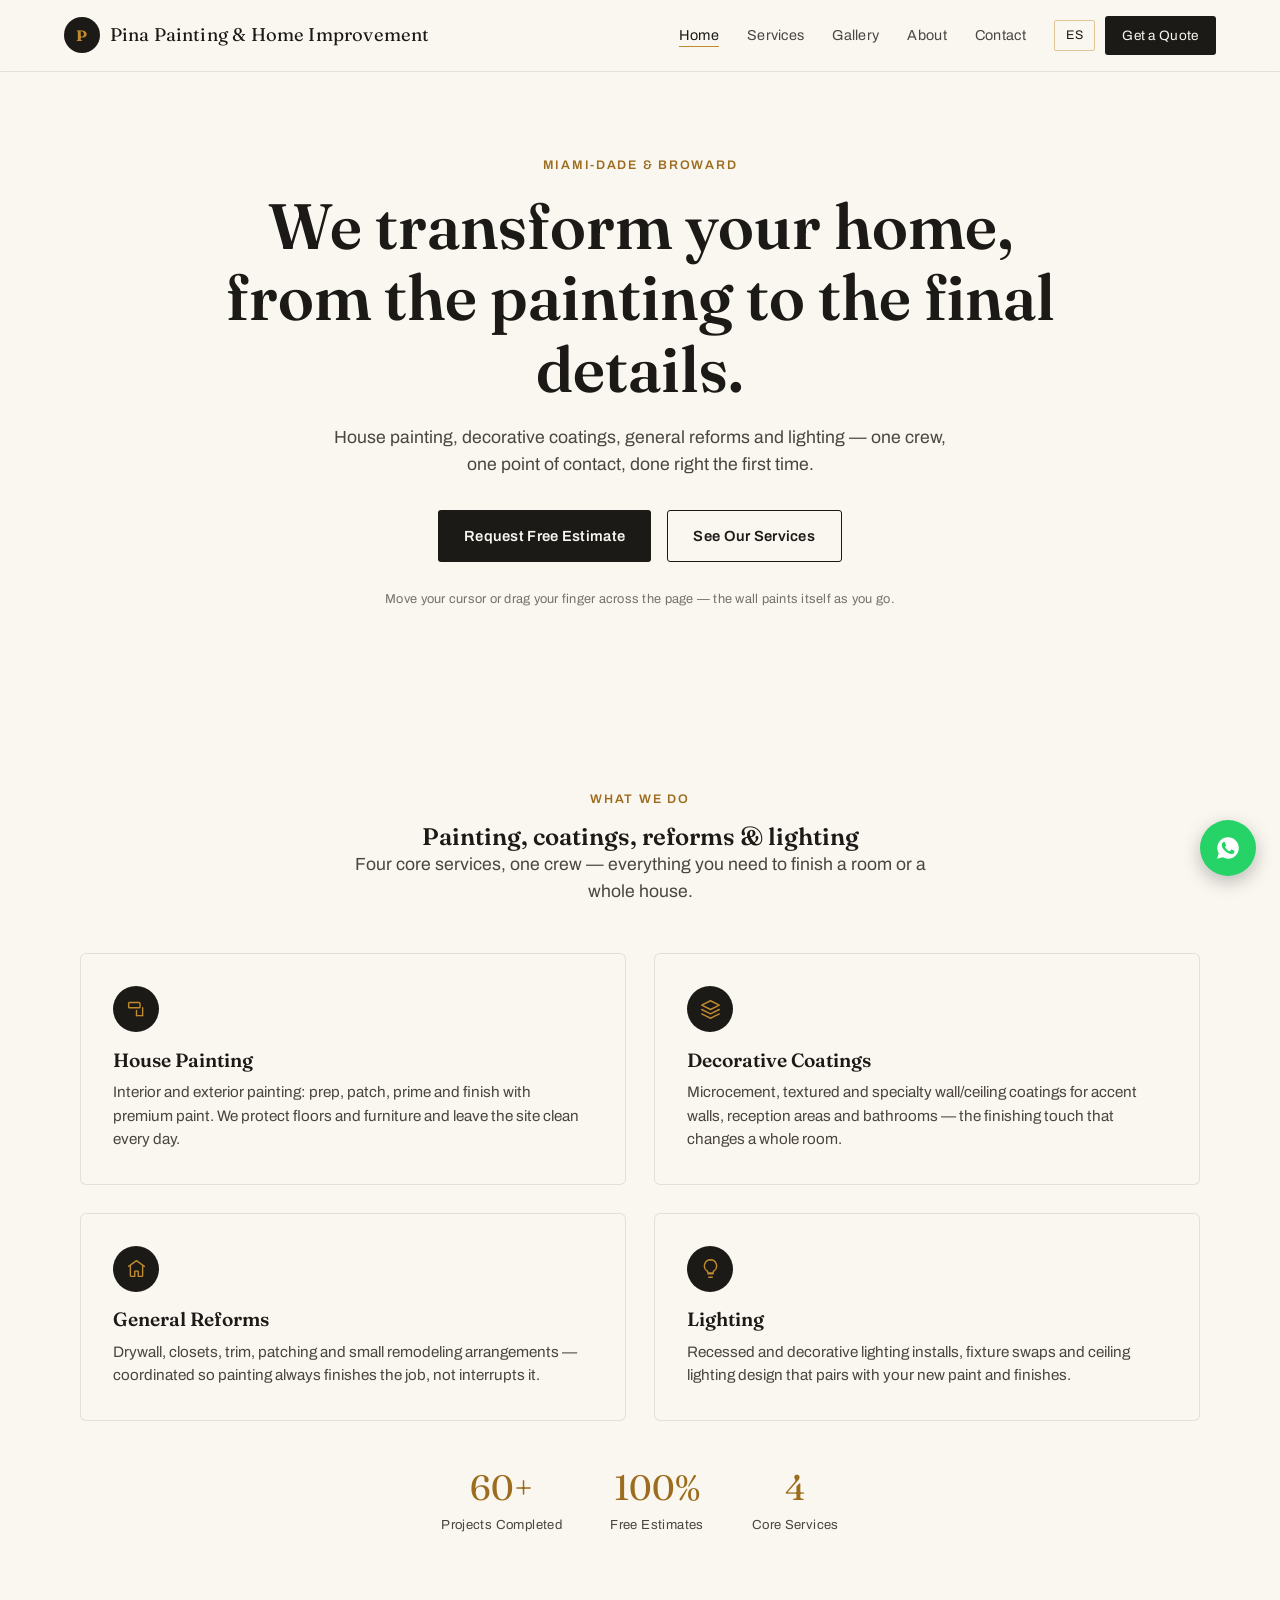
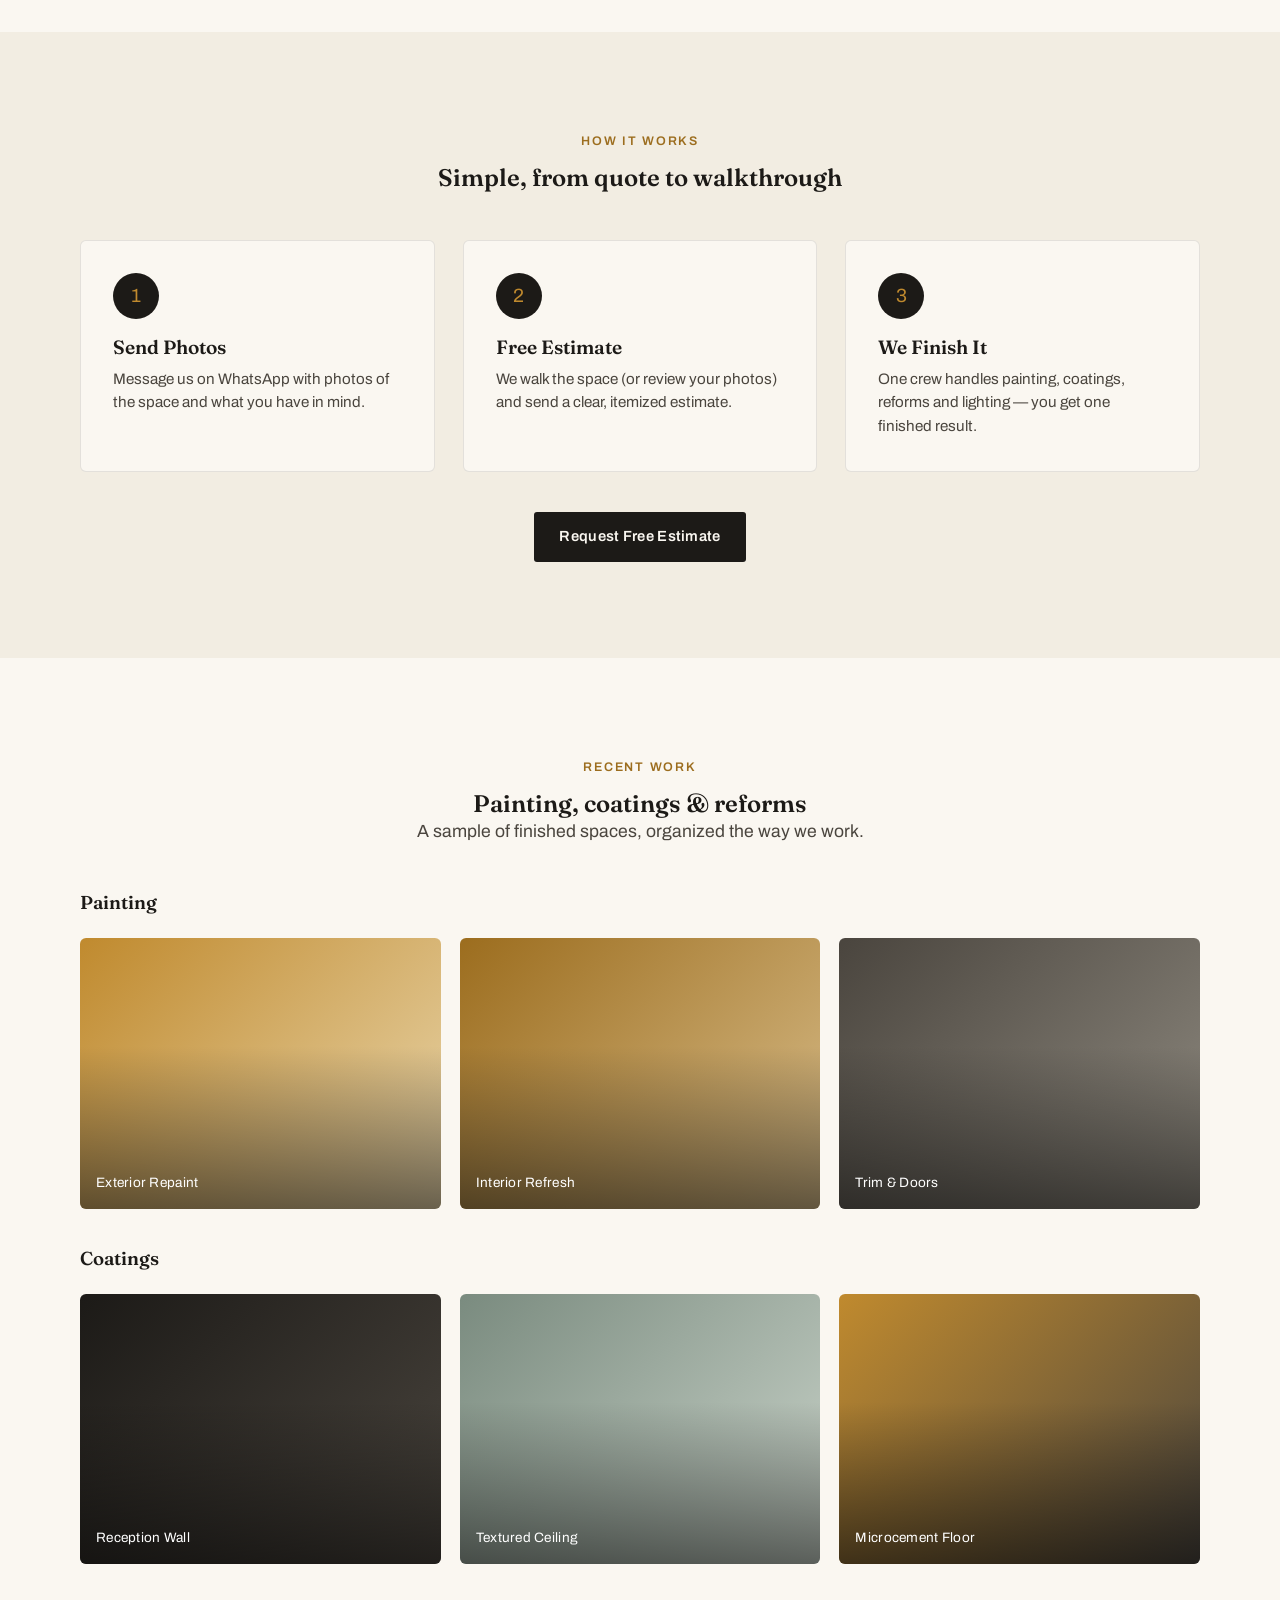
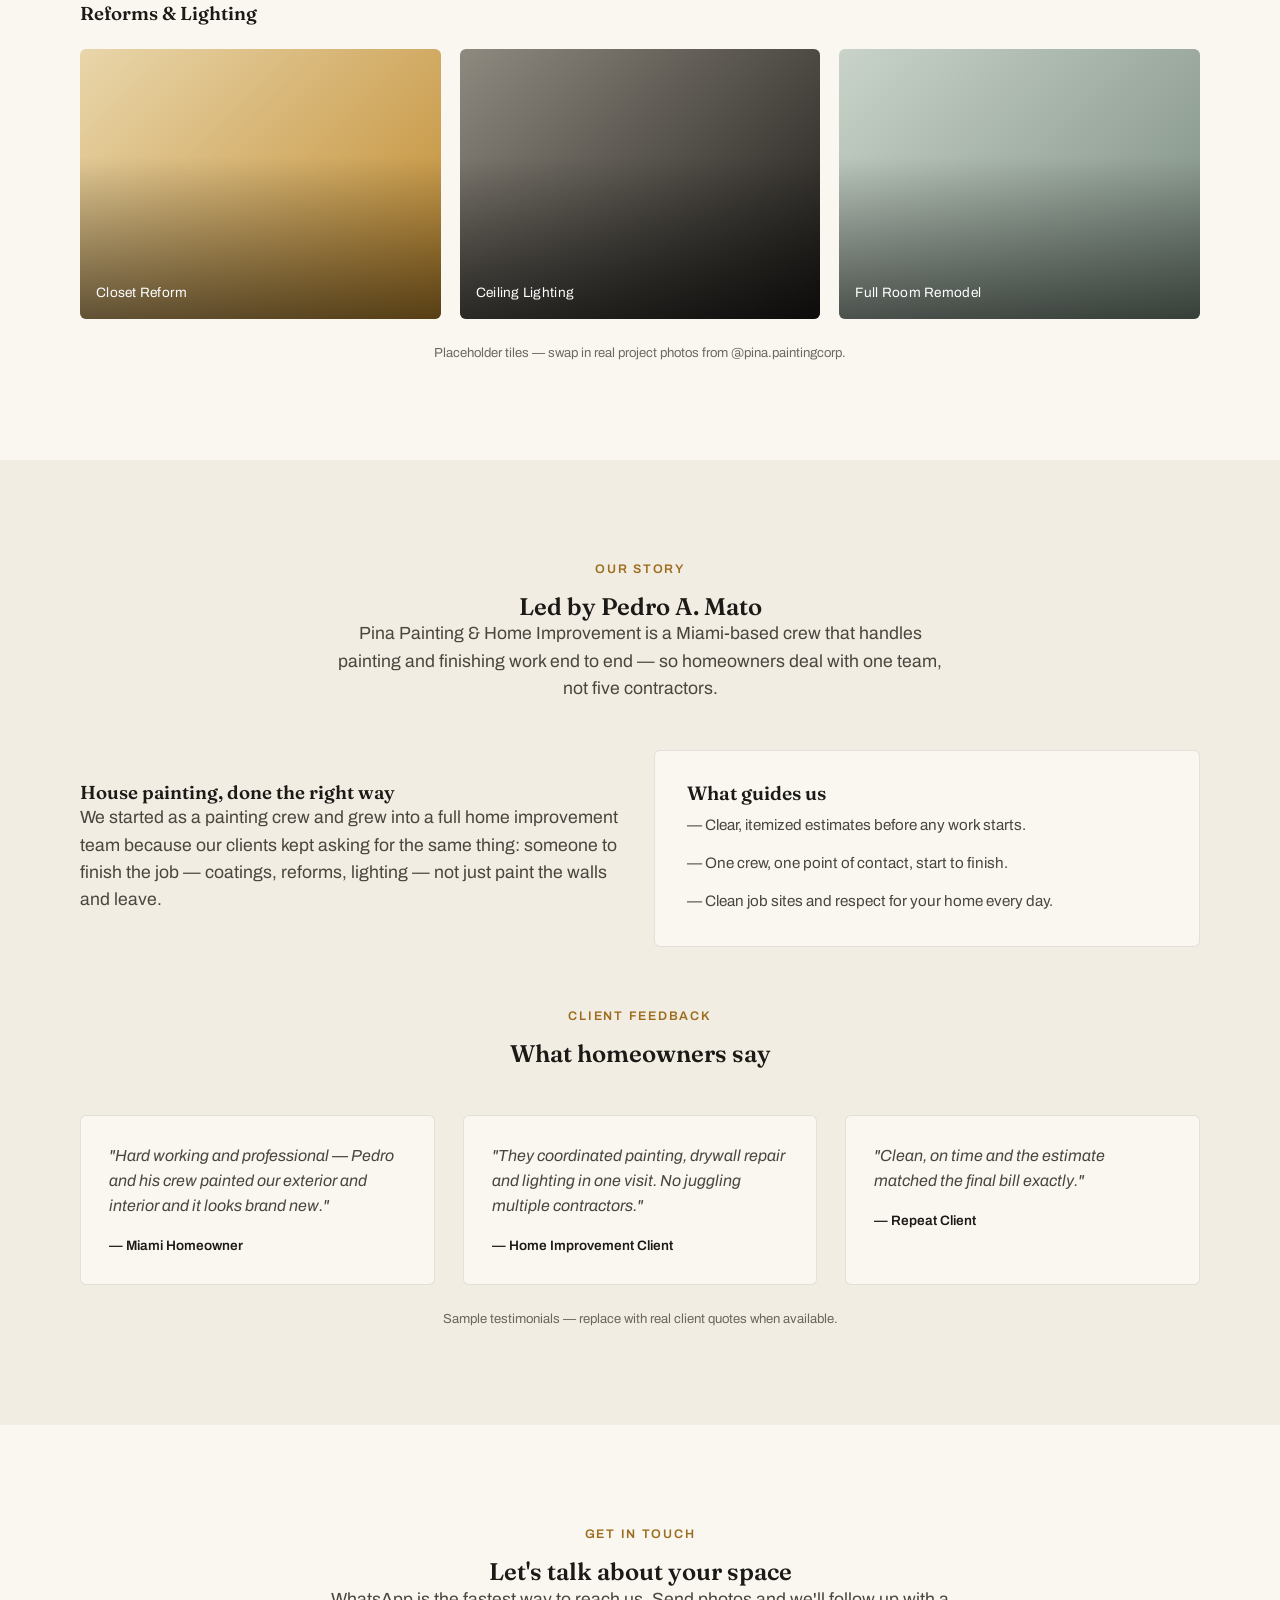
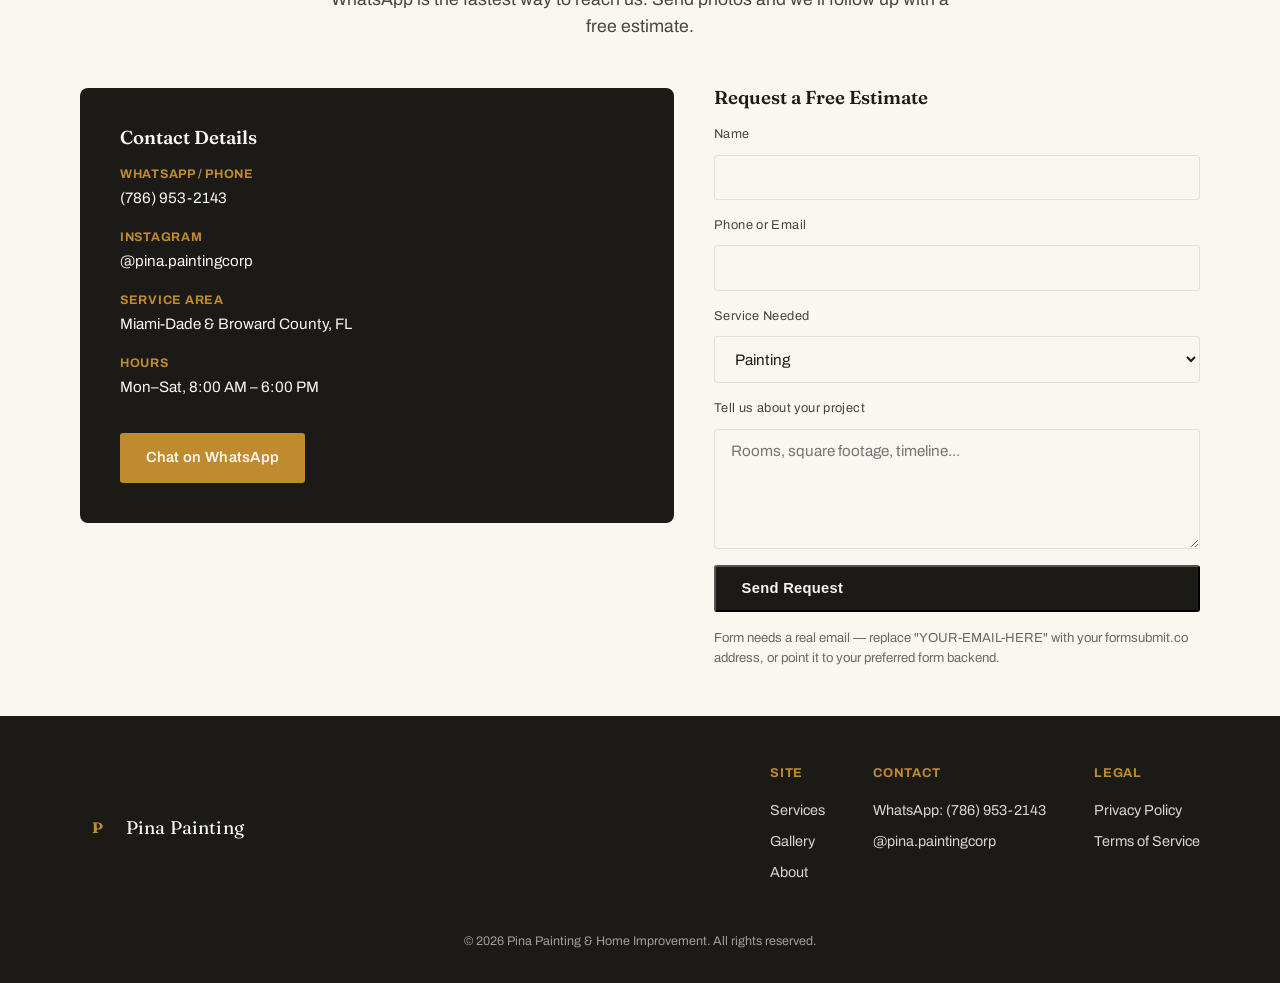
==== index.html @ f1086bde "Initial commit: Pina Painting & Home Improvement site Single-page bilingual (EN/ES) site with a canv" ====
<!DOCTYPE html>
<html lang="en" data-lang="en">
<head>
<meta charset="UTF-8">
<meta name="viewport" content="width=device-width, initial-scale=1.0">
<title>Pina Painting & Home Improvement | House Painting, Coatings & Reforms — Miami, FL</title>
<meta name="description" content="Pina Painting & Home Improvement — house painting, decorative coatings, general reforms and lighting in Miami-Dade &amp; Broward. Free estimates on WhatsApp.">
<link rel="icon" href="data:,">
<link href="styles.css" rel="stylesheet">
</head>
<body>

<canvas id="paint-canvas"></canvas>

<nav class="nav">
  <div class="nav-inner">
    <a href="#top" class="brand">
      <span class="brand-mark">P</span>
      <span>Pina Painting <span data-en>& Home Improvement</span><span data-es>y Mejoras del Hogar</span></span>
    </a>
    <button class="nav-toggle" aria-label="Menu"><span></span><span></span><span></span></button>
    <div class="nav-links">
      <a href="#top" data-nav data-en>Home</a><a href="#top" data-nav data-es>Inicio</a>
      <a href="#services" data-nav data-en>Services</a><a href="#services" data-nav data-es>Servicios</a>
      <a href="#gallery" data-nav data-en>Gallery</a><a href="#gallery" data-nav data-es>Galería</a>
      <a href="#about" data-nav data-en>About</a><a href="#about" data-nav data-es>Nosotros</a>
      <a href="#contact" data-nav data-en>Contact</a><a href="#contact" data-nav data-es>Contacto</a>
      <div class="nav-extra">
        <button class="lang-toggle">ES</button>
        <a class="nav-cta" href="https://wa.link/efnrih" target="_blank" rel="noopener"><span data-en>Get a Quote</span><span data-es>Cotizar</span></a>
      </div>
    </div>
  </div>
</nav>

<header class="hero" id="top">
  <span class="eyebrow" data-en>Miami-Dade & Broward</span>
  <span class="eyebrow" data-es>Miami-Dade y Broward</span>
  <h1>
    <span data-en>We transform your home, from the painting to the final details.</span>
    <span data-es>Transformamos tu hogar, desde la pintura hasta los últimos detalles.</span>
  </h1>
  <p class="lead" style="margin-left:auto;margin-right:auto;">
    <span data-en>House painting, decorative coatings, general reforms and lighting — one crew, one point of contact, done right the first time.</span>
    <span data-es>Pintura de casas, coatings decorativos, reformas generales e iluminación — un solo equipo, un solo contacto, bien hecho a la primera.</span>
  </p>
  <div class="hero-actions">
    <a class="btn btn-primary" href="https://wa.link/efnrih" target="_blank" rel="noopener">
      <span data-en>Request Free Estimate</span><span data-es>Cotización Gratis</span>
    </a>
    <a class="btn btn-outline" href="#services">
      <span data-en>See Our Services</span><span data-es>Ver Servicios</span>
    </a>
  </div>
  <p class="hero-hint" data-en>Move your cursor or drag your finger across the page — the wall paints itself as you go.</p>
  <p class="hero-hint" data-es>Mueve el cursor o desliza el dedo por la página — la pared se pinta a tu paso.</p>
</header>

<section id="services">
  <div class="container">
    <div class="section-head">
      <span class="eyebrow" data-en>What We Do</span><span class="eyebrow" data-es>Lo Que Hacemos</span>
      <h2 data-en>Painting, coatings, reforms & lighting</h2>
      <h2 data-es>Pintura, coatings, reformas e iluminación</h2>
      <p class="lead" data-en>Four core services, one crew — everything you need to finish a room or a whole house.</p>
      <p class="lead" data-es>Cuatro servicios principales, un solo equipo — todo lo que necesitas para terminar un cuarto o una casa entera.</p>
    </div>
    <div class="grid-2">
      <div class="card">
        <div class="icon"><svg viewBox="0 0 24 24" fill="none" stroke="currentColor" stroke-width="1.6" stroke-linecap="round" stroke-linejoin="round" width="21" height="21"><rect x="3" y="4" width="13" height="6" rx="1"></rect><line x1="19" y1="10" x2="19" y2="19"></line><line x1="19" y1="19" x2="12" y2="19"></line><line x1="12" y1="19" x2="12" y2="13"></line></svg></div>
        <h3 data-en>House Painting</h3><h3 data-es>Pintura de Casas</h3>
        <p data-en>Interior and exterior painting: prep, patch, prime and finish with premium paint. We protect floors and furniture and leave the site clean every day.</p>
        <p data-es>Pintura interior y exterior: preparación, parcheo, sellado y acabado con pintura de calidad. Protegemos pisos y muebles y dejamos el área limpia cada día.</p>
      </div>
      <div class="card">
        <div class="icon"><svg viewBox="0 0 24 24" fill="none" stroke="currentColor" stroke-width="1.6" stroke-linecap="round" stroke-linejoin="round" width="21" height="21"><polygon points="12 2 2 7 12 12 22 7 12 2"></polygon><polyline points="2 17 12 22 22 17"></polyline><polyline points="2 12 12 17 22 12"></polyline></svg></div>
        <h3 data-en>Decorative Coatings</h3><h3 data-es>Coatings Decorativos</h3>
        <p data-en>Microcement, textured and specialty wall/ceiling coatings for accent walls, reception areas and bathrooms — the finishing touch that changes a whole room.</p>
        <p data-es>Microcemento, texturas y coatings especiales para paredes/techos — paredes de acento, recepciones y baños. El detalle que transforma un ambiente completo.</p>
      </div>
      <div class="card">
        <div class="icon"><svg viewBox="0 0 24 24" fill="none" stroke="currentColor" stroke-width="1.6" stroke-linecap="round" stroke-linejoin="round" width="21" height="21"><path d="M3 9.5 12 3l9 6.5"></path><path d="M5 9.5V20a1 1 0 0 0 1 1h4v-6h4v6h4a1 1 0 0 0 1-1V9.5"></path></svg></div>
        <h3 data-en>General Reforms</h3><h3 data-es>Reformas Generales</h3>
        <p data-en>Drywall, closets, trim, patching and small remodeling arrangements — coordinated so painting always finishes the job, not interrupts it.</p>
        <p data-es>Drywall, closets, molduras, parcheo y arreglos generales de remodelación — coordinados para que la pintura cierre el proyecto, no lo interrumpa.</p>
      </div>
      <div class="card">
        <div class="icon"><svg viewBox="0 0 24 24" fill="none" stroke="currentColor" stroke-width="1.6" stroke-linecap="round" stroke-linejoin="round" width="21" height="21"><path d="M9 18h6"></path><path d="M10 22h4"></path><path d="M12 2a7 7 0 0 0-4 12.7c.6.5 1 1.2 1 2v.3h6v-.3c0-.8.4-1.5 1-2A7 7 0 0 0 12 2z"></path></svg></div>
        <h3 data-en>Lighting</h3><h3 data-es>Iluminación</h3>
        <p data-en>Recessed and decorative lighting installs, fixture swaps and ceiling lighting design that pairs with your new paint and finishes.</p>
        <p data-es>Instalación de iluminación empotrada y decorativa, cambio de accesorios y diseño de iluminación de techo a juego con tu pintura y acabados nuevos.</p>
      </div>
    </div>
    <div class="stat-row">
      <div class="stat"><div class="num">60+</div><div class="label" data-en>Projects Completed</div><div class="label" data-es>Proyectos Completados</div></div>
      <div class="stat"><div class="num">100%</div><div class="label" data-en>Free Estimates</div><div class="label" data-es>Cotizaciones Gratis</div></div>
      <div class="stat"><div class="num">4</div><div class="label" data-en>Core Services</div><div class="label" data-es>Servicios Principales</div></div>
    </div>
  </div>
</section>

<section class="section-alt">
  <div class="container">
    <div class="section-head">
      <span class="eyebrow" data-en>How It Works</span><span class="eyebrow" data-es>Cómo Funciona</span>
      <h2 data-en>Simple, from quote to walkthrough</h2>
      <h2 data-es>Simple, de la cotización a la entrega</h2>
    </div>
    <div class="grid-3">
      <div class="card">
        <div class="icon">1</div>
        <h3 data-en>Send Photos</h3><h3 data-es>Envía Fotos</h3>
        <p data-en>Message us on WhatsApp with photos of the space and what you have in mind.</p>
        <p data-es>Escríbenos por WhatsApp con fotos del espacio y lo que tienes en mente.</p>
      </div>
      <div class="card">
        <div class="icon">2</div>
        <h3 data-en>Free Estimate</h3><h3 data-es>Cotización Gratis</h3>
        <p data-en>We walk the space (or review your photos) and send a clear, itemized estimate.</p>
        <p data-es>Visitamos el espacio (o revisamos tus fotos) y enviamos una cotización clara y detallada.</p>
      </div>
      <div class="card">
        <div class="icon">3</div>
        <h3 data-en>We Finish It</h3><h3 data-es>Lo Terminamos</h3>
        <p data-en>One crew handles painting, coatings, reforms and lighting — you get one finished result.</p>
        <p data-es>Un solo equipo se encarga de pintura, coatings, reformas e iluminación — obtienes un resultado terminado.</p>
      </div>
    </div>
    <div style="text-align:center;margin-top:2.5rem;">
      <a class="btn btn-primary" href="https://wa.link/efnrih" target="_blank" rel="noopener"><span data-en>Request Free Estimate</span><span data-es>Cotización Gratis</span></a>
    </div>
  </div>
</section>

<section id="gallery">
  <div class="container">
    <div class="section-head">
      <span class="eyebrow" data-en>Recent Work</span><span class="eyebrow" data-es>Trabajos Recientes</span>
      <h2 data-en>Painting, coatings & reforms</h2>
      <h2 data-es>Pintura, coatings y reformas</h2>
      <p class="lead" data-en>A sample of finished spaces, organized the way we work.</p>
      <p class="lead" data-es>Una muestra de espacios terminados, organizados como trabajamos.</p>
    </div>

    <div class="section-head" style="text-align:left;max-width:none;margin-bottom:1.5rem;">
      <h3 data-en>Painting</h3><h3 data-es>Pintura</h3>
    </div>
    <div class="gallery-grid">
      <div class="gallery-item" style="background:linear-gradient(135deg,#c08a2e,#e9d6ab);"><span data-en>Exterior Repaint</span><span data-es>Repintado Exterior</span></div>
      <div class="gallery-item" style="background:linear-gradient(135deg,#9c6d1e,#d8bd8a);"><span data-en>Interior Refresh</span><span data-es>Refresco Interior</span></div>
      <div class="gallery-item" style="background:linear-gradient(135deg,#4a453e,#8f8a80);"><span data-en>Trim & Doors</span><span data-es>Molduras y Puertas</span></div>
    </div>

    <div class="section-head" style="text-align:left;max-width:none;margin:2.5rem 0 1.5rem;">
      <h3 data-en>Coatings</h3><h3 data-es>Coatings</h3>
    </div>
    <div class="gallery-grid">
      <div class="gallery-item" style="background:linear-gradient(135deg,#1c1a17,#4a453e);"><span data-en>Reception Wall</span><span data-es>Pared de Recepción</span></div>
      <div class="gallery-item" style="background:linear-gradient(135deg,#7a8b7f,#c9d3c9);"><span data-en>Textured Ceiling</span><span data-es>Techo Texturizado</span></div>
      <div class="gallery-item" style="background:linear-gradient(135deg,#c08a2e,#4a453e);"><span data-en>Microcement Floor</span><span data-es>Piso de Microcemento</span></div>
    </div>

    <div class="section-head" style="text-align:left;max-width:none;margin:2.5rem 0 1.5rem;">
      <h3 data-en>Reforms & Lighting</h3><h3 data-es>Reformas e Iluminación</h3>
    </div>
    <div class="gallery-grid">
      <div class="gallery-item" style="background:linear-gradient(135deg,#e9d6ab,#c08a2e);"><span data-en>Closet Reform</span><span data-es>Reforma de Closet</span></div>
      <div class="gallery-item" style="background:linear-gradient(135deg,#8f8a80,#1c1a17);"><span data-en>Ceiling Lighting</span><span data-es>Iluminación de Techo</span></div>
      <div class="gallery-item" style="background:linear-gradient(135deg,#c9d3c9,#7a8b7f);"><span data-en>Full Room Remodel</span><span data-es>Remodelación Completa</span></div>
    </div>
    <p class="placeholder-note" data-en>Placeholder tiles — swap in real project photos from @pina.paintingcorp.</p>
    <p class="placeholder-note" data-es>Bloques de ejemplo — reemplazar con fotos reales de @pina.paintingcorp.</p>
  </div>
</section>

<section id="about" class="section-alt">
  <div class="container">
    <div class="section-head">
      <span class="eyebrow" data-en>Our Story</span><span class="eyebrow" data-es>Nuestra Historia</span>
      <h2 data-en>Led by Pedro A. Mato</h2>
      <h2 data-es>Liderado por Pedro A. Mato</h2>
      <p class="lead" data-en>Pina Painting & Home Improvement is a Miami-based crew that handles painting and finishing work end to end — so homeowners deal with one team, not five contractors.</p>
      <p class="lead" data-es>Pina Painting & Home Improvement es un equipo con base en Miami que se encarga de la pintura y los acabados de principio a fin — para que el dueño trate con un solo equipo y no con cinco contratistas.</p>
    </div>
    <div class="grid-2" style="align-items:center;margin-bottom:3.5rem;">
      <div>
        <h3 data-en>House painting, done the right way</h3>
        <h3 data-es>Pintura de casas, hecha como se debe</h3>
        <p class="lead" data-en>We started as a painting crew and grew into a full home improvement team because our clients kept asking for the same thing: someone to finish the job — coatings, reforms, lighting — not just paint the walls and leave.</p>
        <p class="lead" data-es>Empezamos como equipo de pintura y crecimos hasta ser un equipo completo de mejoras del hogar porque nuestros clientes pedían lo mismo: alguien que terminara el trabajo — coatings, reformas, iluminación — no solo pintar y desaparecer.</p>
      </div>
      <div class="card">
        <h3 data-en>What guides us</h3><h3 data-es>Lo que nos guía</h3>
        <p style="margin-bottom:0.9rem;color:var(--ink-soft);" data-en>— Clear, itemized estimates before any work starts.</p>
        <p style="margin-bottom:0.9rem;color:var(--ink-soft);" data-es>— Cotizaciones claras y detalladas antes de empezar.</p>
        <p style="margin-bottom:0.9rem;color:var(--ink-soft);" data-en>— One crew, one point of contact, start to finish.</p>
        <p style="margin-bottom:0.9rem;color:var(--ink-soft);" data-es>— Un solo equipo, un solo contacto, de inicio a fin.</p>
        <p style="color:var(--ink-soft);" data-en>— Clean job sites and respect for your home every day.</p>
        <p style="color:var(--ink-soft);" data-es>— Áreas de trabajo limpias y respeto por tu casa cada día.</p>
      </div>
    </div>

    <div class="section-head">
      <span class="eyebrow" data-en>Client Feedback</span><span class="eyebrow" data-es>Opiniones de Clientes</span>
      <h2 data-en>What homeowners say</h2>
      <h2 data-es>Lo que dicen los clientes</h2>
    </div>
    <div class="grid-3">
      <div class="quote-card">
        <p data-en>"Hard working and professional — Pedro and his crew painted our exterior and interior and it looks brand new."</p>
        <p data-es>"Trabajadores y profesionales — Pedro y su equipo pintaron el exterior e interior de la casa y quedó como nueva."</p>
        <div class="who" data-en>— Miami Homeowner</div>
        <div class="who" data-es>— Cliente en Miami</div>
      </div>
      <div class="quote-card">
        <p data-en>"They coordinated painting, drywall repair and lighting in one visit. No juggling multiple contractors."</p>
        <p data-es>"Coordinaron pintura, reparación de drywall e iluminación en una sola visita. Sin tener que lidiar con varios contratistas."</p>
        <div class="who" data-en>— Home Improvement Client</div>
        <div class="who" data-es>— Cliente de Mejoras del Hogar</div>
      </div>
      <div class="quote-card">
        <p data-en>"Clean, on time and the estimate matched the final bill exactly."</p>
        <p data-es>"Limpios, puntuales y la cotización coincidió exactamente con la factura final."</p>
        <div class="who" data-en>— Repeat Client</div>
        <div class="who" data-es>— Cliente Recurrente</div>
      </div>
    </div>
    <p class="placeholder-note" data-en>Sample testimonials — replace with real client quotes when available.</p>
    <p class="placeholder-note" data-es>Testimonios de ejemplo — reemplazar con opiniones reales de clientes cuando estén disponibles.</p>
  </div>
</section>

<section id="contact" style="padding-bottom:3rem;">
  <div class="container">
    <div class="section-head">
      <span class="eyebrow" data-en>Get In Touch</span><span class="eyebrow" data-es>Contáctanos</span>
      <h2 data-en>Let's talk about your space</h2>
      <h2 data-es>Hablemos de tu espacio</h2>
      <p class="lead" data-en>WhatsApp is the fastest way to reach us. Send photos and we'll follow up with a free estimate.</p>
      <p class="lead" data-es>WhatsApp es la forma más rápida de contactarnos. Envía fotos y te respondemos con una cotización gratis.</p>
    </div>
    <div class="contact-wrap">
      <div>
        <div class="contact-info-card">
          <h3 data-en>Contact Details</h3><h3 data-es>Datos de Contacto</h3>
          <div class="contact-line">
            <div>
              <b data-en>WhatsApp / Phone</b><b data-es>WhatsApp / Teléfono</b>
              <a href="https://wa.link/efnrih" target="_blank" rel="noopener">(786) 953-2143</a>
            </div>
          </div>
          <div class="contact-line">
            <div>
              <b>Instagram</b>
              <a href="https://www.instagram.com/pina.paintingcorp/" target="_blank" rel="noopener">@pina.paintingcorp</a>
            </div>
          </div>
          <div class="contact-line">
            <div>
              <b data-en>Service Area</b><b data-es>Área de Servicio</b>
              <span data-en>Miami-Dade &amp; Broward County, FL</span>
              <span data-es>Miami-Dade y Broward, FL</span>
            </div>
          </div>
          <div class="contact-line">
            <div>
              <b data-en>Hours</b><b data-es>Horario</b>
              <span data-en>Mon–Sat, 8:00 AM – 6:00 PM</span>
              <span data-es>Lun–Sáb, 8:00 AM – 6:00 PM</span>
            </div>
          </div>
          <a class="btn btn-primary" style="margin-top:1rem;background:var(--gold);" href="https://wa.link/efnrih" target="_blank" rel="noopener">
            <span data-en>Chat on WhatsApp</span><span data-es>Chatear por WhatsApp</span>
          </a>
        </div>
      </div>

      <div>
        <h3 style="margin-bottom:1rem;" data-en>Request a Free Estimate</h3>
        <h3 style="margin-bottom:1rem;" data-es>Solicita tu Cotización Gratis</h3>
        <form class="quote-form" action="https://formsubmit.co/YOUR-EMAIL-HERE" method="POST">
          <label data-en>Name</label><label data-es>Nombre</label>
          <input type="text" name="name" required>

          <label data-en>Phone or Email</label><label data-es>Teléfono o Correo</label>
          <input type="text" name="contact" required>

          <label data-en>Service Needed</label><label data-es>Servicio Necesitado</label>
          <select name="service" class="i18n-select">
            <option value="Painting" data-i18n-en="Painting" data-i18n-es="Pintura">Painting</option>
            <option value="Coatings" data-i18n-en="Coatings" data-i18n-es="Coatings">Coatings</option>
            <option value="Reforms" data-i18n-en="Reforms" data-i18n-es="Reformas">Reforms</option>
            <option value="Lighting" data-i18n-en="Lighting" data-i18n-es="Iluminación">Lighting</option>
            <option value="Not Sure Yet" data-i18n-en="Not Sure Yet" data-i18n-es="Aún No Sé">Not Sure Yet</option>
          </select>

          <label data-en>Tell us about your project</label><label data-es>Cuéntanos sobre tu proyecto</label>
          <textarea name="message" class="i18n-placeholder" data-i18n-en="Rooms, square footage, timeline..." data-i18n-es="Cuartos, tamaño, fecha estimada..." placeholder="Rooms, square footage, timeline..."></textarea>

          <button class="btn btn-primary" type="submit"><span data-en>Send Request</span><span data-es>Enviar Solicitud</span></button>
        </form>
        <p class="placeholder-note" style="text-align:left;margin-top:1rem;" data-en>Form needs a real email — replace "YOUR-EMAIL-HERE" with your formsubmit.co address, or point it to your preferred form backend.</p>
        <p class="placeholder-note" style="text-align:left;margin-top:1rem;" data-es>El formulario necesita un correo real — reemplaza "YOUR-EMAIL-HERE" con tu dirección de formsubmit.co, o conéctalo al backend que prefieras.</p>
      </div>
    </div>
  </div>
</section>

<footer>
  <div class="footer-inner">
    <a href="#top" class="brand"><span class="brand-mark">P</span><span>Pina Painting</span></a>
    <div class="cols">
      <div class="col">
        <h4 data-en>Site</h4><h4 data-es>Sitio</h4>
        <a href="#services" data-en>Services</a><a href="#services" data-es>Servicios</a>
        <a href="#gallery" data-en>Gallery</a><a href="#gallery" data-es>Galería</a>
        <a href="#about" data-en>About</a><a href="#about" data-es>Nosotros</a>
      </div>
      <div class="col">
        <h4 data-en>Contact</h4><h4 data-es>Contacto</h4>
        <a href="https://wa.link/efnrih" target="_blank" rel="noopener">WhatsApp: (786) 953-2143</a>
        <a href="https://www.instagram.com/pina.paintingcorp/" target="_blank" rel="noopener">@pina.paintingcorp</a>
      </div>
      <div class="col">
        <h4 data-en>Legal</h4><h4 data-es>Legal</h4>
        <a href="privacy.html" data-en>Privacy Policy</a><a href="privacy.html" data-es>Política de Privacidad</a>
        <a href="terms.html" data-en>Terms of Service</a><a href="terms.html" data-es>Términos de Servicio</a>
      </div>
    </div>
  </div>
  <p class="footer-bottom">© 2026 Pina Painting & Home Improvement. <span data-en>All rights reserved.</span><span data-es>Todos los derechos reservados.</span></p>
</footer>

<a class="wa-float" href="https://wa.link/efnrih" target="_blank" rel="noopener" aria-label="WhatsApp">
  <svg viewBox="0 0 24 24" fill="currentColor" width="26" height="26"><path d="M12.04 2C6.58 2 2.13 6.45 2.13 11.91c0 1.75.46 3.45 1.32 4.95L2 22l5.25-1.38a9.9 9.9 0 0 0 4.79 1.22h.01c5.46 0 9.91-4.45 9.91-9.91C21.96 6.45 17.5 2 12.04 2zm5.8 14.13c-.24.68-1.4 1.32-1.93 1.4-.5.08-1.13.11-1.83-.11-.42-.14-.96-.32-1.66-.62-2.93-1.26-4.84-4.22-4.98-4.42-.14-.2-1.19-1.58-1.19-3.02 0-1.44.75-2.14 1.02-2.44.27-.29.58-.36.78-.36.19 0 .39 0 .56.01.18.01.42-.07.66.5.24.58.82 2 .89 2.15.07.15.12.32.02.52-.1.2-.15.32-.29.49-.15.17-.31.38-.44.51-.15.15-.3.31-.13.6.17.29.75 1.24 1.62 2.01 1.11 1 2.05 1.31 2.34 1.46.29.15.46.13.63-.08.17-.2.71-.83.9-1.11.19-.29.38-.24.63-.14.26.1 1.65.78 1.93.92.29.15.48.22.55.34.07.13.07.75-.17 1.43z"></path></svg>
</a>

<script src="paint-reveal.js"></script>
<script src="site.js"></script>
</body>
</html>
---- styles.css ----
/* Pina Painting & Home Improvement — shared styles */
@import url('https://fonts.googleapis.com/css2?family=Fraunces:ital,opsz,wght@0,9..144,500;0,9..144,600;0,9..144,700;1,9..144,500&family=Archivo:wght@400;500;600;700&display=swap');

:root {
  --ink: #1c1a17;
  --ink-soft: #4a453e;
  --cream: #faf7f1;
  --cream-2: #f2ede2;
  --gold: #c08a2e;
  --gold-deep: #9c6d1e;
  --gold-line: rgba(192, 138, 46, 0.45);
  --line: rgba(28, 26, 23, 0.1);
  --font-display: 'Fraunces', serif;
  --font-body: 'Archivo', sans-serif;
}

* { box-sizing: border-box; margin: 0; padding: 0; }
html { scroll-behavior: smooth; }
body {
  background: var(--cream);
  color: var(--ink);
  font-family: var(--font-body);
  line-height: 1.55;
  overflow-x: hidden;
  position: relative;
}
h1, h2, h3 { font-family: var(--font-display); font-weight: 600; line-height: 1.12; }
a { color: inherit; }
img { max-width: 100%; display: block; }
section { position: relative; padding: 6rem 1.5rem; z-index: 1; scroll-margin-top: 84px; }
.container { max-width: 1120px; margin: 0 auto; }
.eyebrow {
  font-size: 0.78rem; letter-spacing: 0.14em; text-transform: uppercase;
  color: var(--gold-deep); font-weight: 600; margin-bottom: 0.9rem; display: inline-block;
}
.lead { font-size: 1.1rem; color: var(--ink-soft); max-width: 620px; }

/* ---------- Paint canvas background layer ---------- */
#paint-canvas {
  position: fixed;
  inset: 0;
  width: 100%;
  height: 100%;
  z-index: 0;
  pointer-events: none;
}

/* ---------- Nav ---------- */
.nav {
  position: fixed; top: 0; left: 0; right: 0; z-index: 50;
  background: rgba(250, 247, 241, 0.88);
  -webkit-backdrop-filter: blur(8px);
  backdrop-filter: blur(8px);
  border-bottom: 1px solid var(--line);
}
.nav-inner {
  display: flex; align-items: center; justify-content: space-between;
  padding: 1rem 1.5rem; max-width: 1200px; margin: 0 auto;
}
.brand { display: flex; align-items: center; gap: 0.6rem; font-family: var(--font-display); font-size: 1.15rem; letter-spacing: 0.01em; text-decoration: none; color: var(--ink); }
.brand-mark {
  width: 36px; height: 36px; border-radius: 50%; background: var(--ink);
  display: flex; align-items: center; justify-content: center; color: var(--gold);
  font-family: var(--font-display); font-weight: 700; font-size: 0.95rem;
}
.nav-links { display: flex; align-items: center; gap: 1.75rem; flex-wrap: wrap; }
.nav-links a { text-decoration: none; font-size: 0.9rem; letter-spacing: 0.02em; color: var(--ink); opacity: 0.8; }
.nav-links a:hover, .nav-links a.active { opacity: 1; border-bottom: 1px solid var(--gold); }
.nav-extra { display: flex; align-items: center; gap: 0.6rem; flex-shrink: 0; }
.nav-links a.nav-cta {
  display: inline-flex; align-items: center;
  background: var(--ink); color: var(--cream); opacity: 1; padding: 0.55rem 1.1rem; border-radius: 3px;
  font-size: 0.85rem; text-decoration: none; letter-spacing: 0.02em; white-space: nowrap;
}
.nav-links a.nav-cta:hover { background: var(--gold-deep); border-bottom: none; }
.lang-toggle {
  background: transparent; border: 1px solid var(--gold-line); color: var(--ink);
  padding: 0.35rem 0.7rem; border-radius: 2px; font-family: var(--font-body); font-size: 0.78rem;
  cursor: pointer; letter-spacing: 0.04em; flex-shrink: 0; line-height: 1.4;
}
.nav-toggle { display: none; background: none; border: none; cursor: pointer; padding: 0.4rem; }
.nav-toggle span { display: block; width: 22px; height: 2px; background: var(--ink); margin: 5px 0; }

@media (max-width: 860px) {
  .nav-links { position: fixed; top: 64px; left: 0; right: 0; background: var(--cream); flex-direction: column;
    align-items: flex-start; padding: 1.5rem; gap: 1.1rem; border-bottom: 1px solid var(--line);
    transform: translateY(-140%); transition: transform 0.25s ease; }
  .nav-links.open { transform: translateY(0); }
  .nav-toggle { display: block; }
  .nav-extra { width: 100%; }
}

/* ---------- Hero ---------- */
.hero {
  padding: 9.5rem 1.5rem 5rem;
  text-align: center;
  position: relative;
  z-index: 1;
}
.hero h1 { font-size: clamp(2.2rem, 5.5vw, 4rem); max-width: 900px; margin: 0 auto 1.2rem; }
.hero .lead { margin: 0 auto 2rem; text-align: center; }
.hero-actions { display: flex; gap: 1rem; justify-content: center; flex-wrap: wrap; }
.btn {
  display: inline-flex; align-items: center; gap: 0.5rem; text-decoration: none;
  padding: 0.85rem 1.6rem; border-radius: 3px; font-size: 0.92rem; letter-spacing: 0.02em; font-weight: 600;
}
.btn-primary { background: var(--ink); color: var(--cream); }
.btn-primary:hover { background: var(--gold-deep); }
.btn-outline { border: 1px solid var(--ink); color: var(--ink); }
.btn-outline:hover { background: var(--ink); color: var(--cream); }
.hero-hint { margin-top: 1.75rem; font-size: 0.8rem; color: var(--ink-soft); opacity: 0.75; letter-spacing: 0.02em; }

/* ---------- Sections ---------- */
.section-alt { background: var(--cream-2); }
.section-head { text-align: center; max-width: 640px; margin: 0 auto 3rem; }
.section-head .lead { margin: 0 auto; text-align: center; }

.grid-3 { display: grid; grid-template-columns: repeat(3, 1fr); gap: 1.75rem; }
.grid-2 { display: grid; grid-template-columns: repeat(2, 1fr); gap: 1.75rem; }
@media (max-width: 860px) { .grid-3, .grid-2 { grid-template-columns: 1fr; } }

.card {
  background: var(--cream); border: 1px solid var(--line); border-radius: 6px; padding: 2rem;
}
.card .icon { width: 46px; height: 46px; border-radius: 50%; background: var(--ink); color: var(--gold);
  display: flex; align-items: center; justify-content: center; margin-bottom: 1.1rem; font-size: 1.2rem; }
.card h3 { font-size: 1.2rem; margin-bottom: 0.6rem; }
.card p { color: var(--ink-soft); font-size: 0.95rem; }

.stat-row { display: flex; gap: 3rem; justify-content: center; flex-wrap: wrap; margin-top: 2.5rem; }
.stat { text-align: center; }
.stat .num { font-family: var(--font-display); font-size: 2.2rem; color: var(--gold-deep); }
.stat .label { font-size: 0.82rem; color: var(--ink-soft); letter-spacing: 0.03em; }

/* ---------- Gallery ---------- */
.gallery-grid { display: grid; grid-template-columns: repeat(3, 1fr); gap: 1.2rem; }
@media (max-width: 860px) { .gallery-grid { grid-template-columns: repeat(2, 1fr); } }
@media (max-width: 560px) { .gallery-grid { grid-template-columns: 1fr; } }
.gallery-item {
  aspect-ratio: 4/3; border-radius: 6px; overflow: hidden; position: relative;
  display: flex; align-items: flex-end; padding: 1rem; color: #fff;
  background-size: cover; background-position: center;
}
.gallery-item::after {
  content: ""; position: absolute; inset: 0;
  background: linear-gradient(180deg, rgba(0,0,0,0) 40%, rgba(0,0,0,0.55) 100%);
}
.gallery-item span { position: relative; z-index: 1; font-size: 0.85rem; letter-spacing: 0.02em; }
.placeholder-note {
  text-align: center; font-size: 0.82rem; color: var(--ink-soft); margin-top: 1.5rem; opacity: 0.8;
}

/* ---------- Testimonials ---------- */
.quote-card { background: var(--cream); border: 1px solid var(--line); border-radius: 6px; padding: 1.75rem; }
.quote-card p { font-style: italic; color: var(--ink-soft); margin-bottom: 1rem; }
.quote-card .who { font-size: 0.85rem; font-weight: 600; color: var(--ink); }

/* ---------- Contact ---------- */
.contact-wrap { display: grid; grid-template-columns: 1.1fr 0.9fr; gap: 2.5rem; }
@media (max-width: 860px) { .contact-wrap { grid-template-columns: 1fr; } }
.contact-info-card {
  background: var(--ink); color: var(--cream); border-radius: 8px; padding: 2.5rem;
}
.contact-info-card h3 { color: var(--cream); margin-bottom: 1rem; }
.contact-line { display: flex; gap: 0.75rem; align-items: flex-start; margin-bottom: 1.1rem; font-size: 0.95rem; }
.contact-line b { display: block; font-size: 0.78rem; letter-spacing: 0.06em; text-transform: uppercase; color: var(--gold); margin-bottom: 0.15rem; }
.contact-line a { text-decoration: none; color: var(--cream); }

form.quote-form { display: flex; flex-direction: column; gap: 1rem; }
.quote-form input, .quote-form select, .quote-form textarea {
  width: 100%; padding: 0.85rem 1rem; border: 1px solid var(--line); border-radius: 4px;
  background: var(--cream); font-family: var(--font-body); font-size: 0.95rem; color: var(--ink);
}
.quote-form textarea { min-height: 120px; resize: vertical; }
.quote-form label { font-size: 0.8rem; letter-spacing: 0.03em; color: var(--ink-soft); margin-bottom: -0.4rem; }

/* ---------- Footer ---------- */
footer {
  background: var(--ink); color: var(--cream); padding: 3rem 1.5rem 2rem; position: relative; z-index: 1;
}
.footer-inner { max-width: 1120px; margin: 0 auto; display: flex; justify-content: space-between; flex-wrap: wrap; gap: 2rem; }
.footer-inner .brand { color: var(--cream); }
footer .cols { display: flex; gap: 3rem; flex-wrap: wrap; }
footer .col h4 { font-size: 0.8rem; letter-spacing: 0.06em; text-transform: uppercase; color: var(--gold); margin-bottom: 0.9rem; }
footer .col a { display: block; text-decoration: none; color: var(--cream); opacity: 0.85; font-size: 0.9rem; margin-bottom: 0.55rem; }
.footer-bottom { text-align: center; font-size: 0.78rem; opacity: 0.6; margin-top: 2.5rem; }

/* ---------- WhatsApp floating button ---------- */
.wa-float {
  position: fixed; bottom: 1.5rem; right: 1.5rem; z-index: 60;
  background: #25D366; color: #fff; width: 56px; height: 56px; border-radius: 50%;
  display: flex; align-items: center; justify-content: center; text-decoration: none;
  box-shadow: 0 6px 18px rgba(0,0,0,0.25); font-size: 1.5rem;
}

/* ---------- Page header (inner pages) ---------- */
.page-header { padding: 9rem 1.5rem 3.5rem; text-align: center; position: relative; z-index: 1; }
.page-header h1 { font-size: clamp(2rem, 4.5vw, 3rem); margin-bottom: 0.8rem; }

/* ---------- Bilingual toggle ---------- */
[data-lang="en"] [data-es] { display: none; }
[data-lang="es"] [data-en] { display: none; }
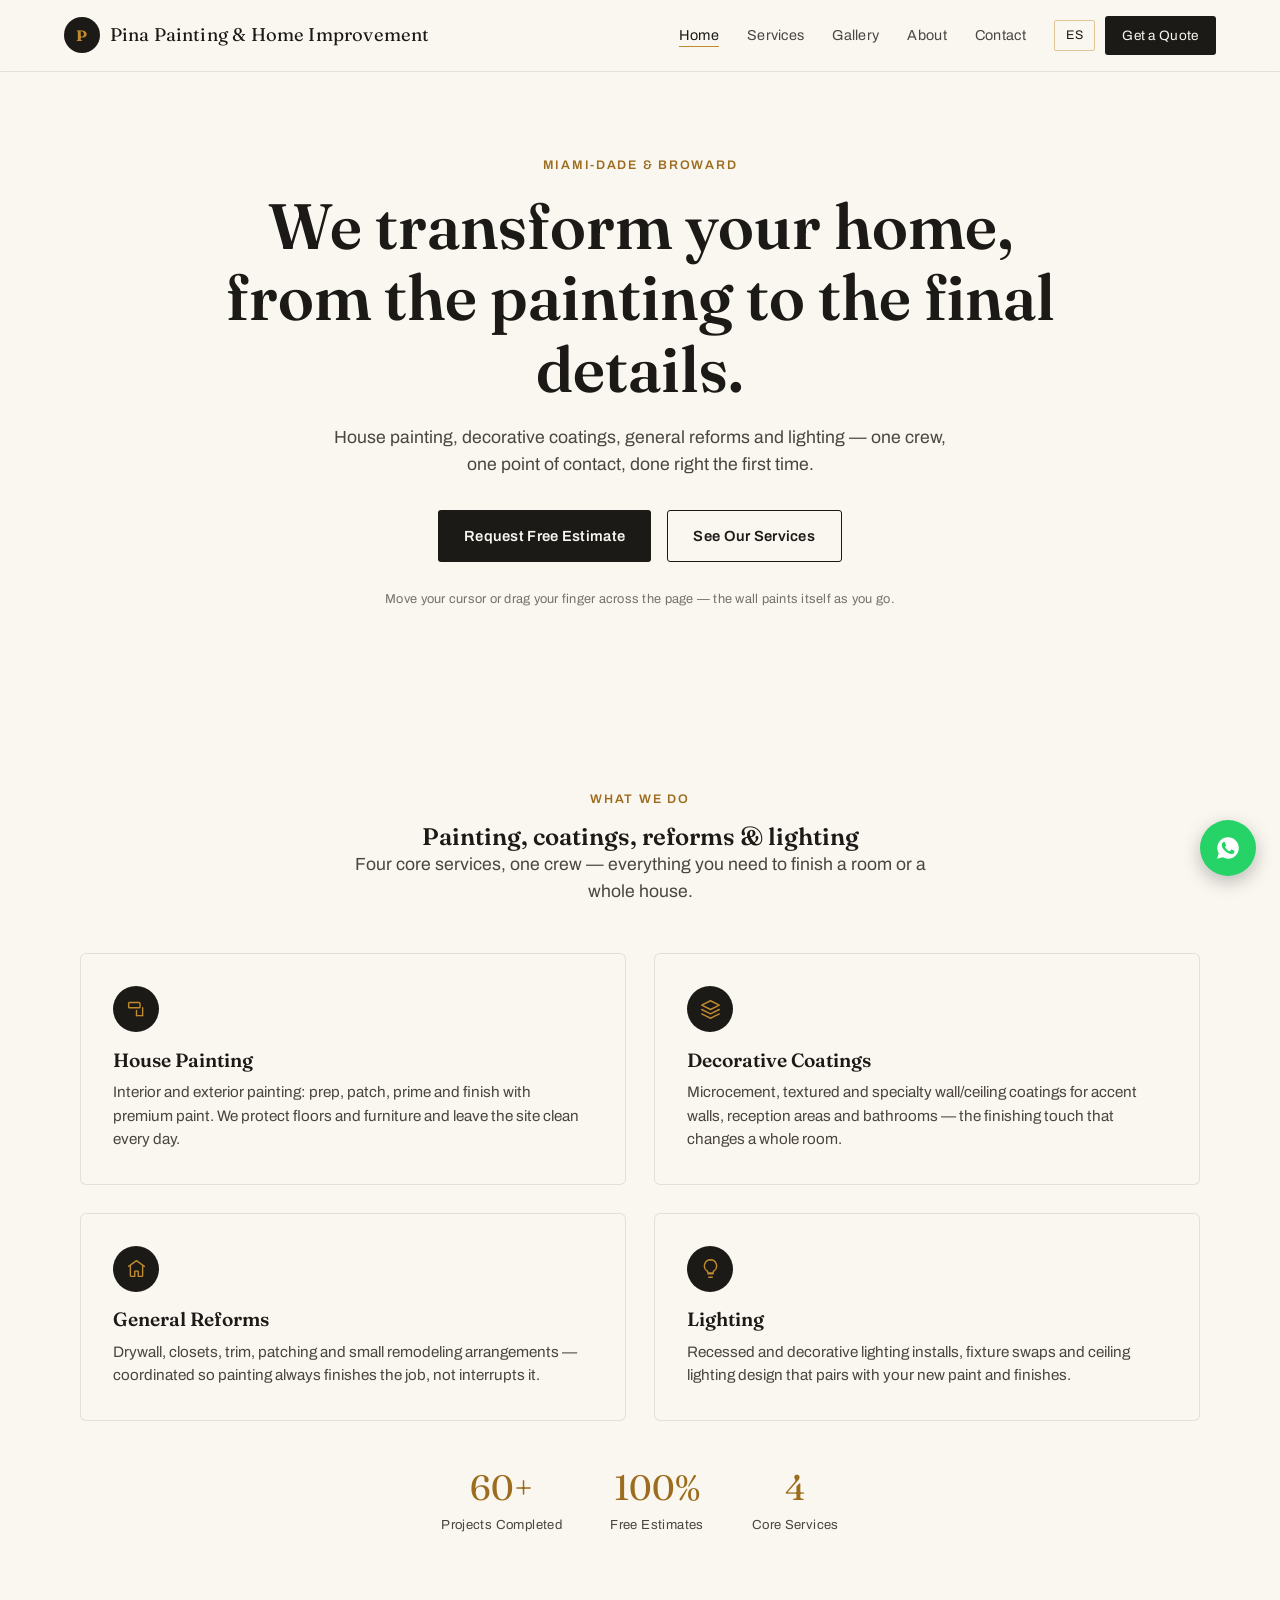
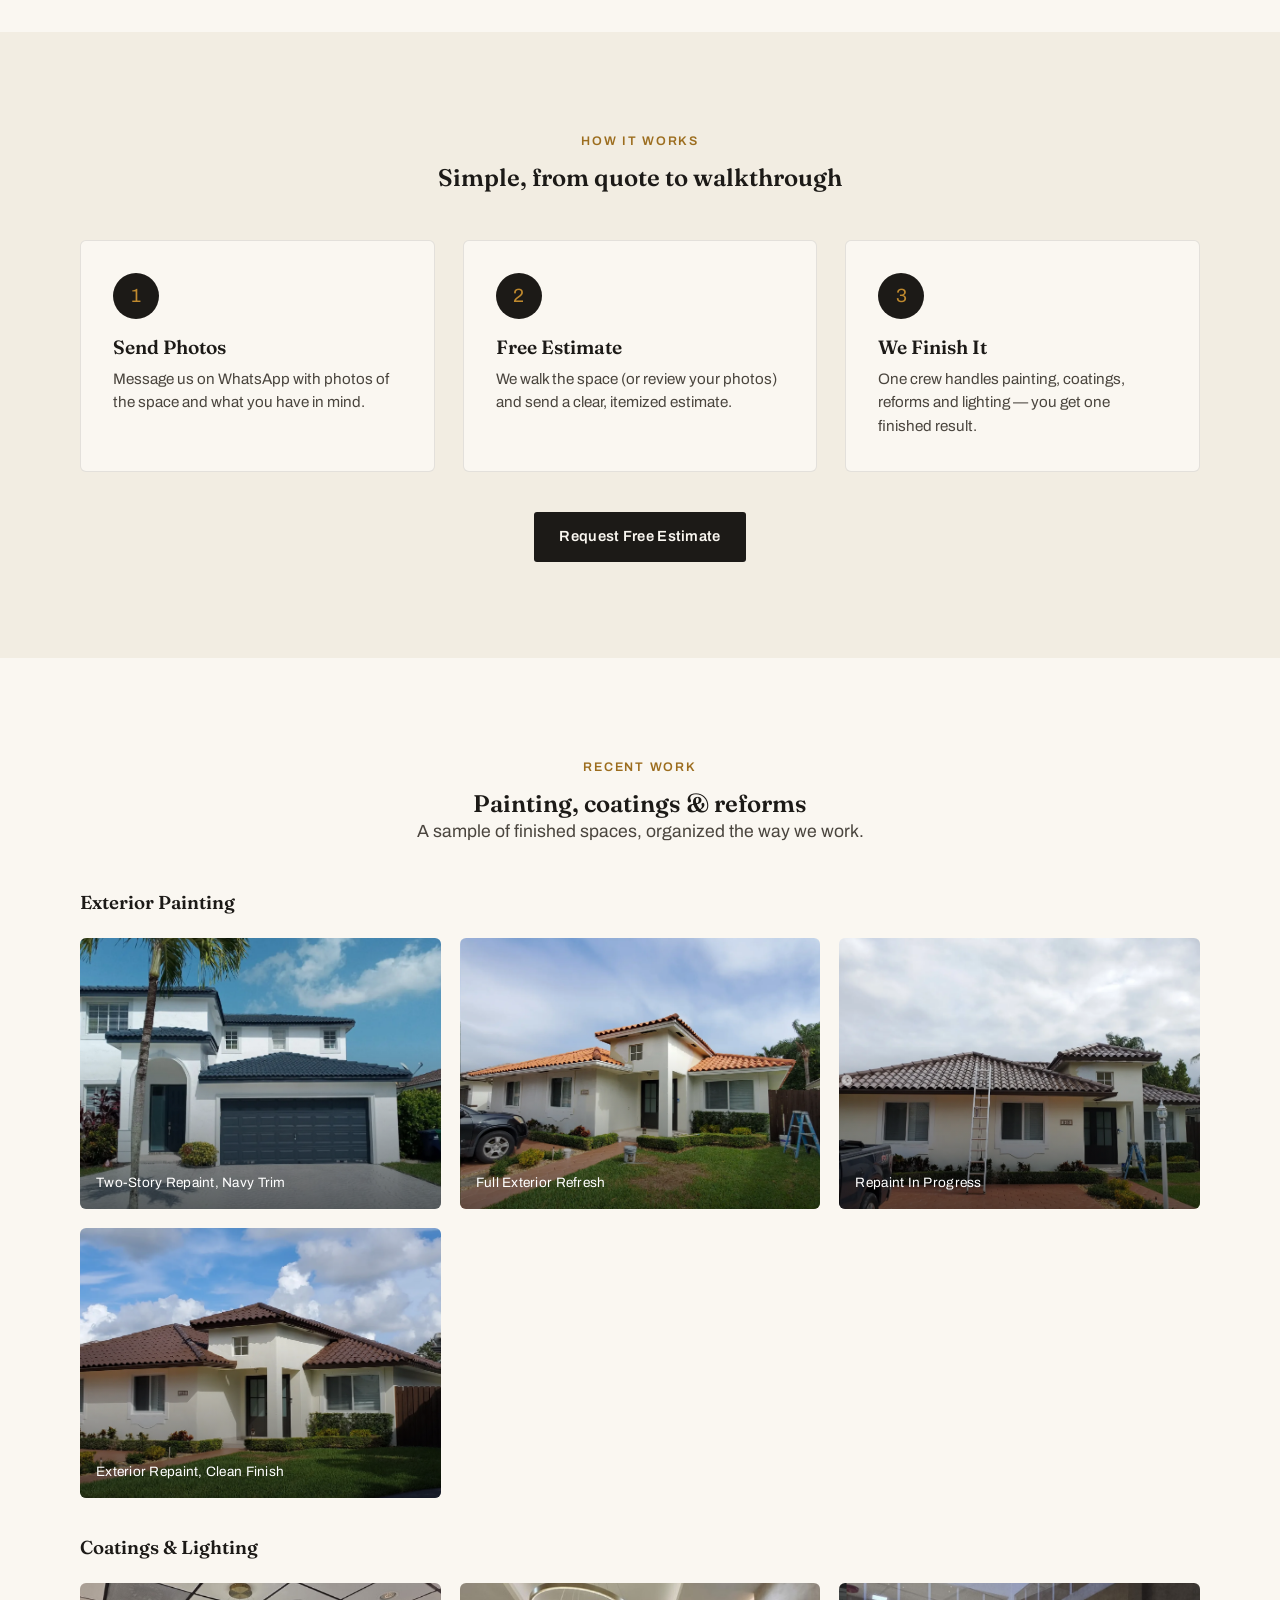
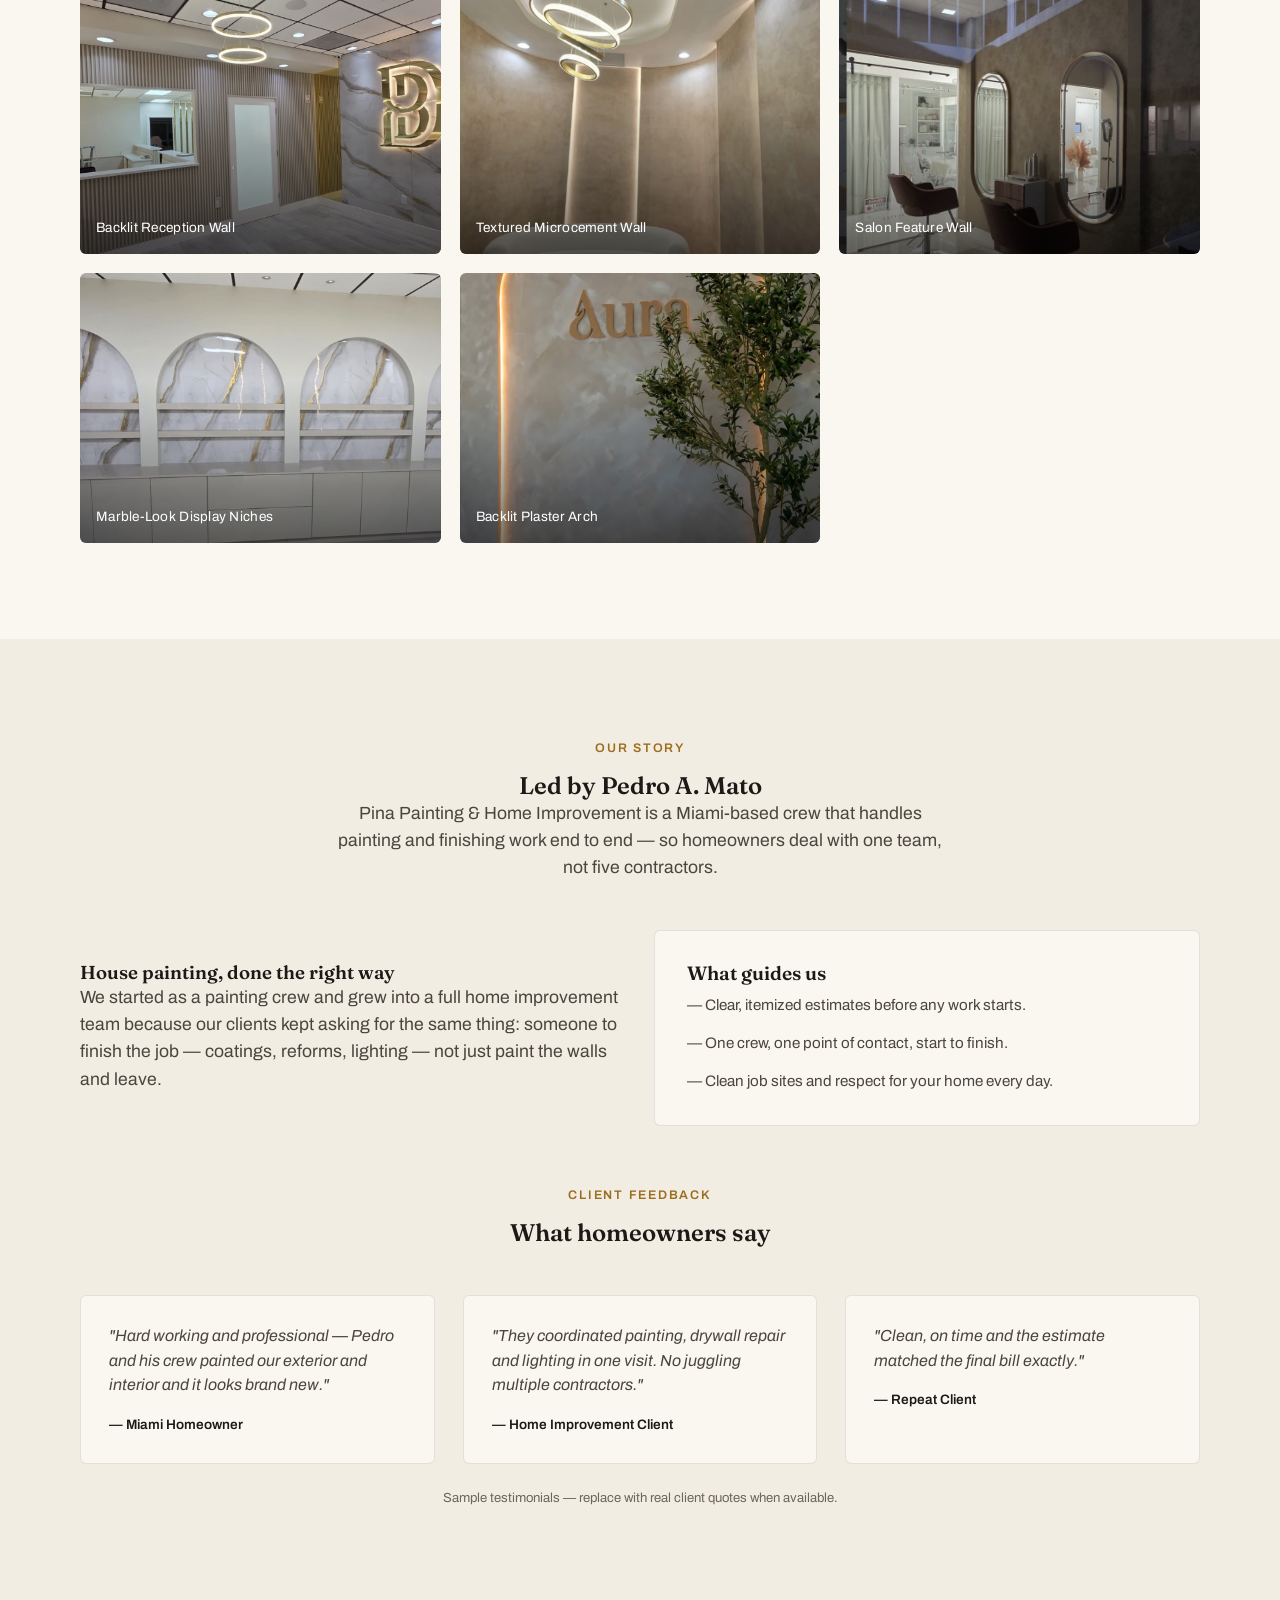
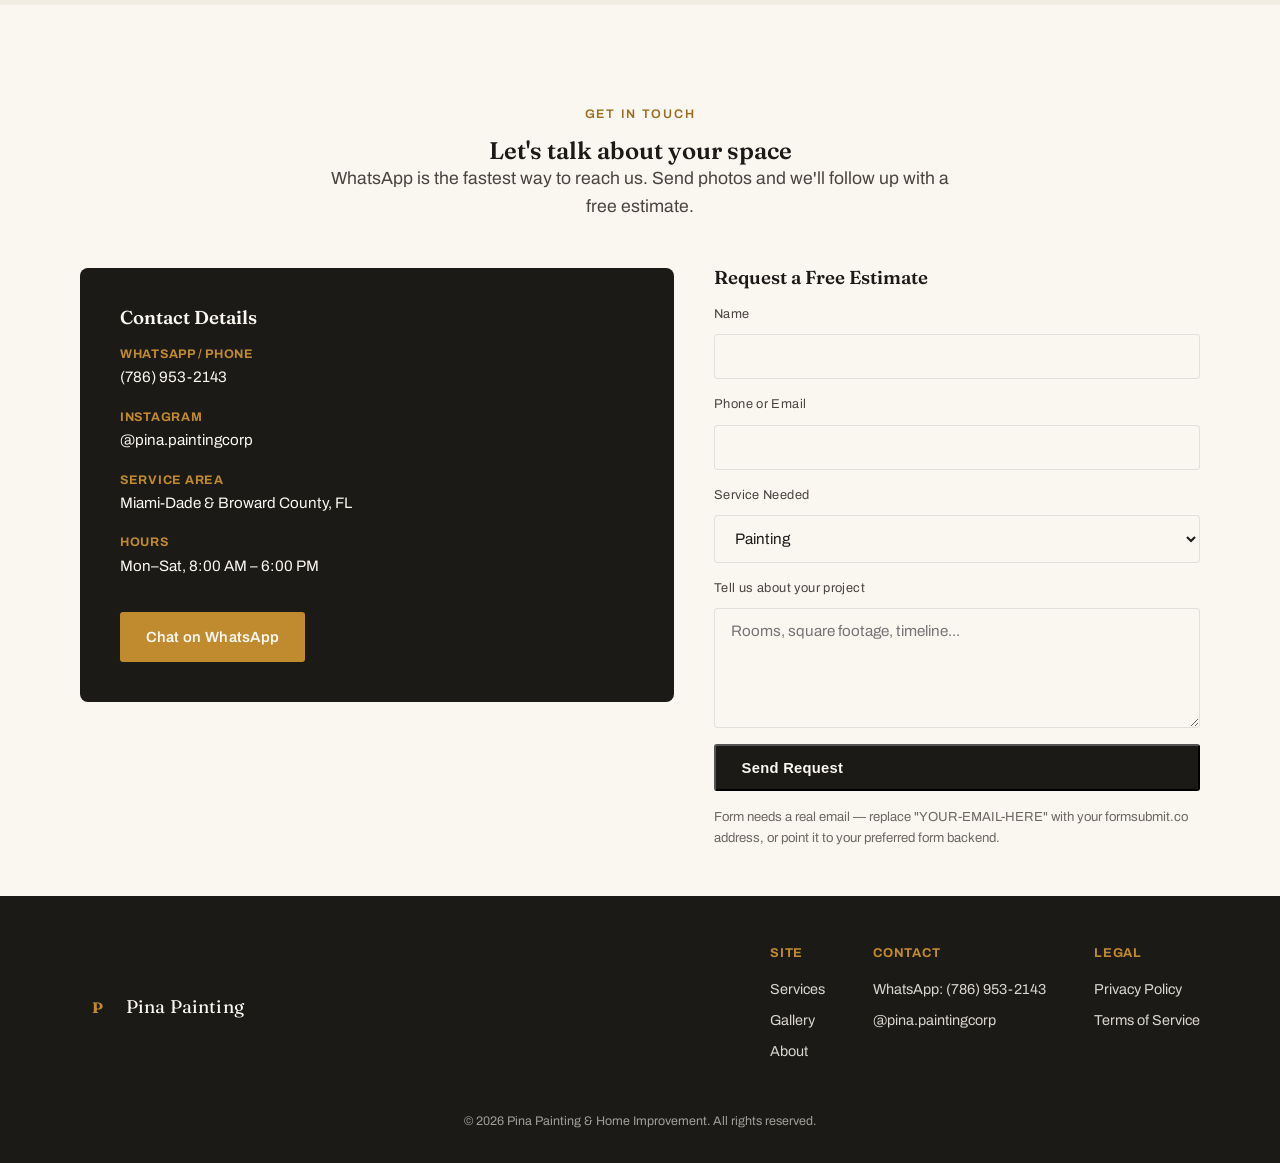
==== commit 317c262a: "Add real project photos to gallery Replace gradient placeholder tiles with actual exterior painting " ====
--- a/index.html
+++ b/index.html
@@ -143,33 +143,25 @@
     </div>
 
     <div class="section-head" style="text-align:left;max-width:none;margin-bottom:1.5rem;">
-      <h3 data-en>Painting</h3><h3 data-es>Pintura</h3>
+      <h3 data-en>Exterior Painting</h3><h3 data-es>Pintura Exterior</h3>
     </div>
     <div class="gallery-grid">
-      <div class="gallery-item" style="background:linear-gradient(135deg,#c08a2e,#e9d6ab);"><span data-en>Exterior Repaint</span><span data-es>Repintado Exterior</span></div>
-      <div class="gallery-item" style="background:linear-gradient(135deg,#9c6d1e,#d8bd8a);"><span data-en>Interior Refresh</span><span data-es>Refresco Interior</span></div>
-      <div class="gallery-item" style="background:linear-gradient(135deg,#4a453e,#8f8a80);"><span data-en>Trim & Doors</span><span data-es>Molduras y Puertas</span></div>
+      <div class="gallery-item" style="background-image:url('images/exterior-repaint-navy.png');"><span data-en>Two-Story Repaint, Navy Trim</span><span data-es>Repintado de Dos Pisos, Detalles Marino</span></div>
+      <div class="gallery-item" style="background-image:url('images/exterior-repaint-terracotta.png');"><span data-en>Full Exterior Refresh</span><span data-es>Refresco Exterior Completo</span></div>
+      <div class="gallery-item" style="background-image:url('images/exterior-repaint-progress.png');"><span data-en>Repaint In Progress</span><span data-es>Repintado en Proceso</span></div>
+      <div class="gallery-item" style="background-image:url('images/exterior-repaint-brown-roof.png');"><span data-en>Exterior Repaint, Clean Finish</span><span data-es>Repintado Exterior, Acabado Limpio</span></div>
     </div>
 
     <div class="section-head" style="text-align:left;max-width:none;margin:2.5rem 0 1.5rem;">
-      <h3 data-en>Coatings</h3><h3 data-es>Coatings</h3>
+      <h3 data-en>Coatings & Lighting</h3><h3 data-es>Coatings e Iluminación</h3>
     </div>
     <div class="gallery-grid">
-      <div class="gallery-item" style="background:linear-gradient(135deg,#1c1a17,#4a453e);"><span data-en>Reception Wall</span><span data-es>Pared de Recepción</span></div>
-      <div class="gallery-item" style="background:linear-gradient(135deg,#7a8b7f,#c9d3c9);"><span data-en>Textured Ceiling</span><span data-es>Techo Texturizado</span></div>
-      <div class="gallery-item" style="background:linear-gradient(135deg,#c08a2e,#4a453e);"><span data-en>Microcement Floor</span><span data-es>Piso de Microcemento</span></div>
-    </div>
-
-    <div class="section-head" style="text-align:left;max-width:none;margin:2.5rem 0 1.5rem;">
-      <h3 data-en>Reforms & Lighting</h3><h3 data-es>Reformas e Iluminación</h3>
-    </div>
-    <div class="gallery-grid">
-      <div class="gallery-item" style="background:linear-gradient(135deg,#e9d6ab,#c08a2e);"><span data-en>Closet Reform</span><span data-es>Reforma de Closet</span></div>
-      <div class="gallery-item" style="background:linear-gradient(135deg,#8f8a80,#1c1a17);"><span data-en>Ceiling Lighting</span><span data-es>Iluminación de Techo</span></div>
-      <div class="gallery-item" style="background:linear-gradient(135deg,#c9d3c9,#7a8b7f);"><span data-en>Full Room Remodel</span><span data-es>Remodelación Completa</span></div>
-    </div>
-    <p class="placeholder-note" data-en>Placeholder tiles — swap in real project photos from @pina.paintingcorp.</p>
-    <p class="placeholder-note" data-es>Bloques de ejemplo — reemplazar con fotos reales de @pina.paintingcorp.</p>
+      <div class="gallery-item" style="background-image:url('images/coating-reception-wall-1.png');"><span data-en>Backlit Reception Wall</span><span data-es>Pared de Recepción Iluminada</span></div>
+      <div class="gallery-item" style="background-image:url('images/coating-textured-wall.png');"><span data-en>Textured Microcement Wall</span><span data-es>Pared de Microcemento Texturizado</span></div>
+      <div class="gallery-item" style="background-image:url('images/coating-salon-wall.png');"><span data-en>Salon Feature Wall</span><span data-es>Pared Decorativa de Salón</span></div>
+      <div class="gallery-item" style="background-image:url('images/coating-marble-niches.png');"><span data-en>Marble-Look Display Niches</span><span data-es>Nichos con Acabado Mármol</span></div>
+      <div class="gallery-item" style="background-image:url('images/coating-backlit-arch.png');"><span data-en>Backlit Plaster Arch</span><span data-es>Arco de Yeso Iluminado</span></div>
+    </div>
   </div>
 </section>
 
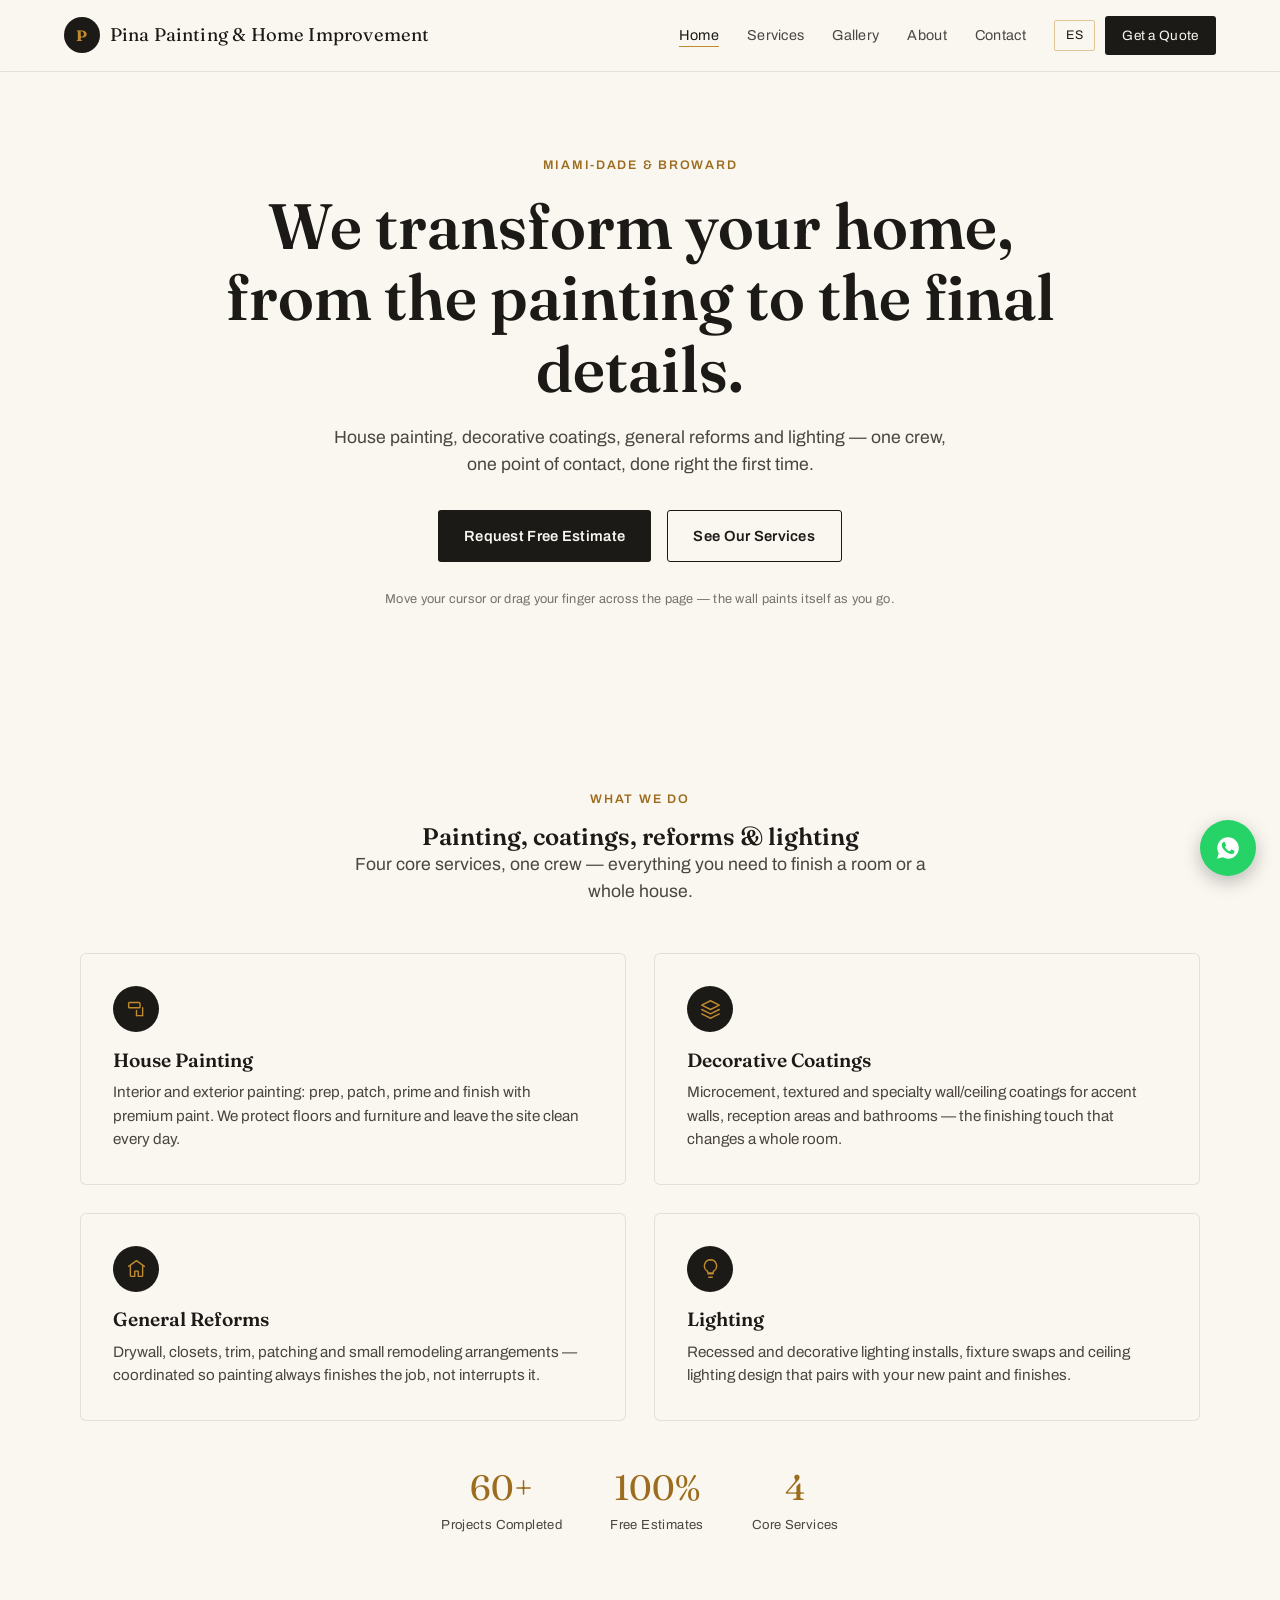
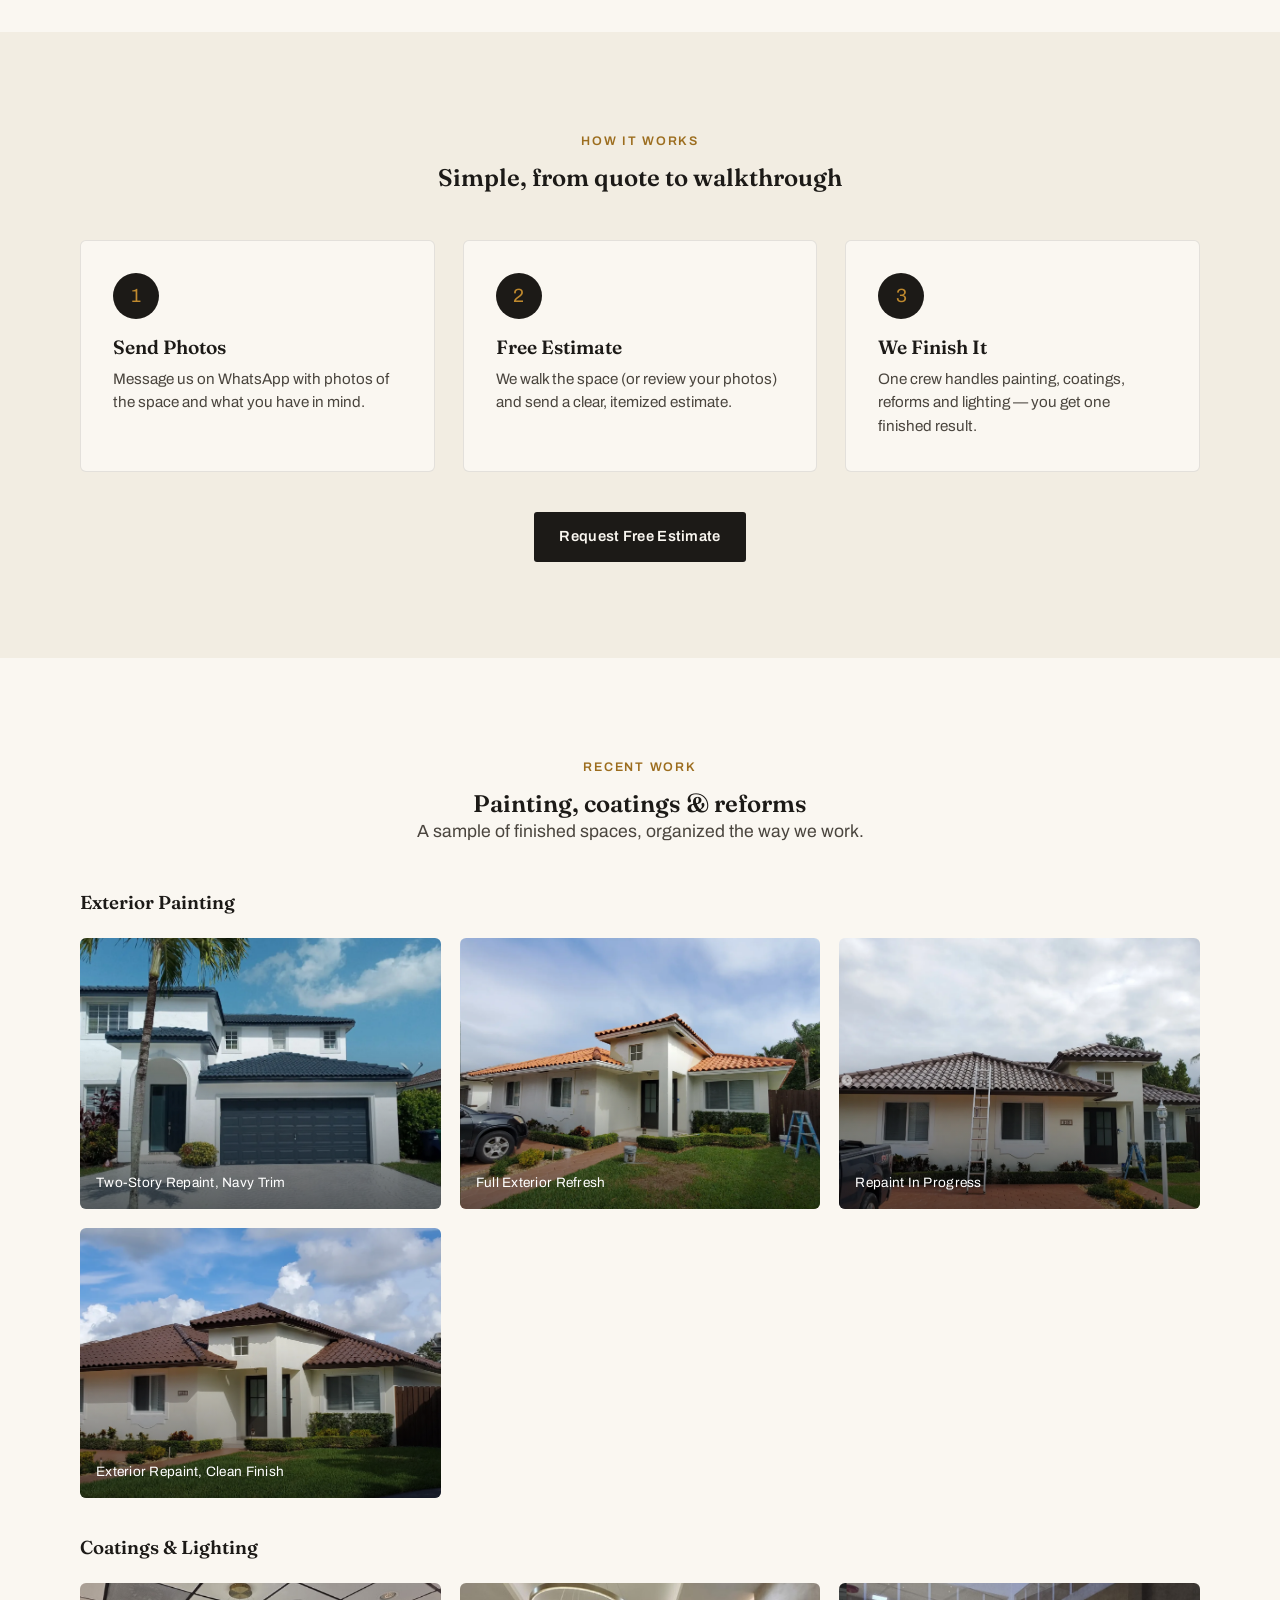
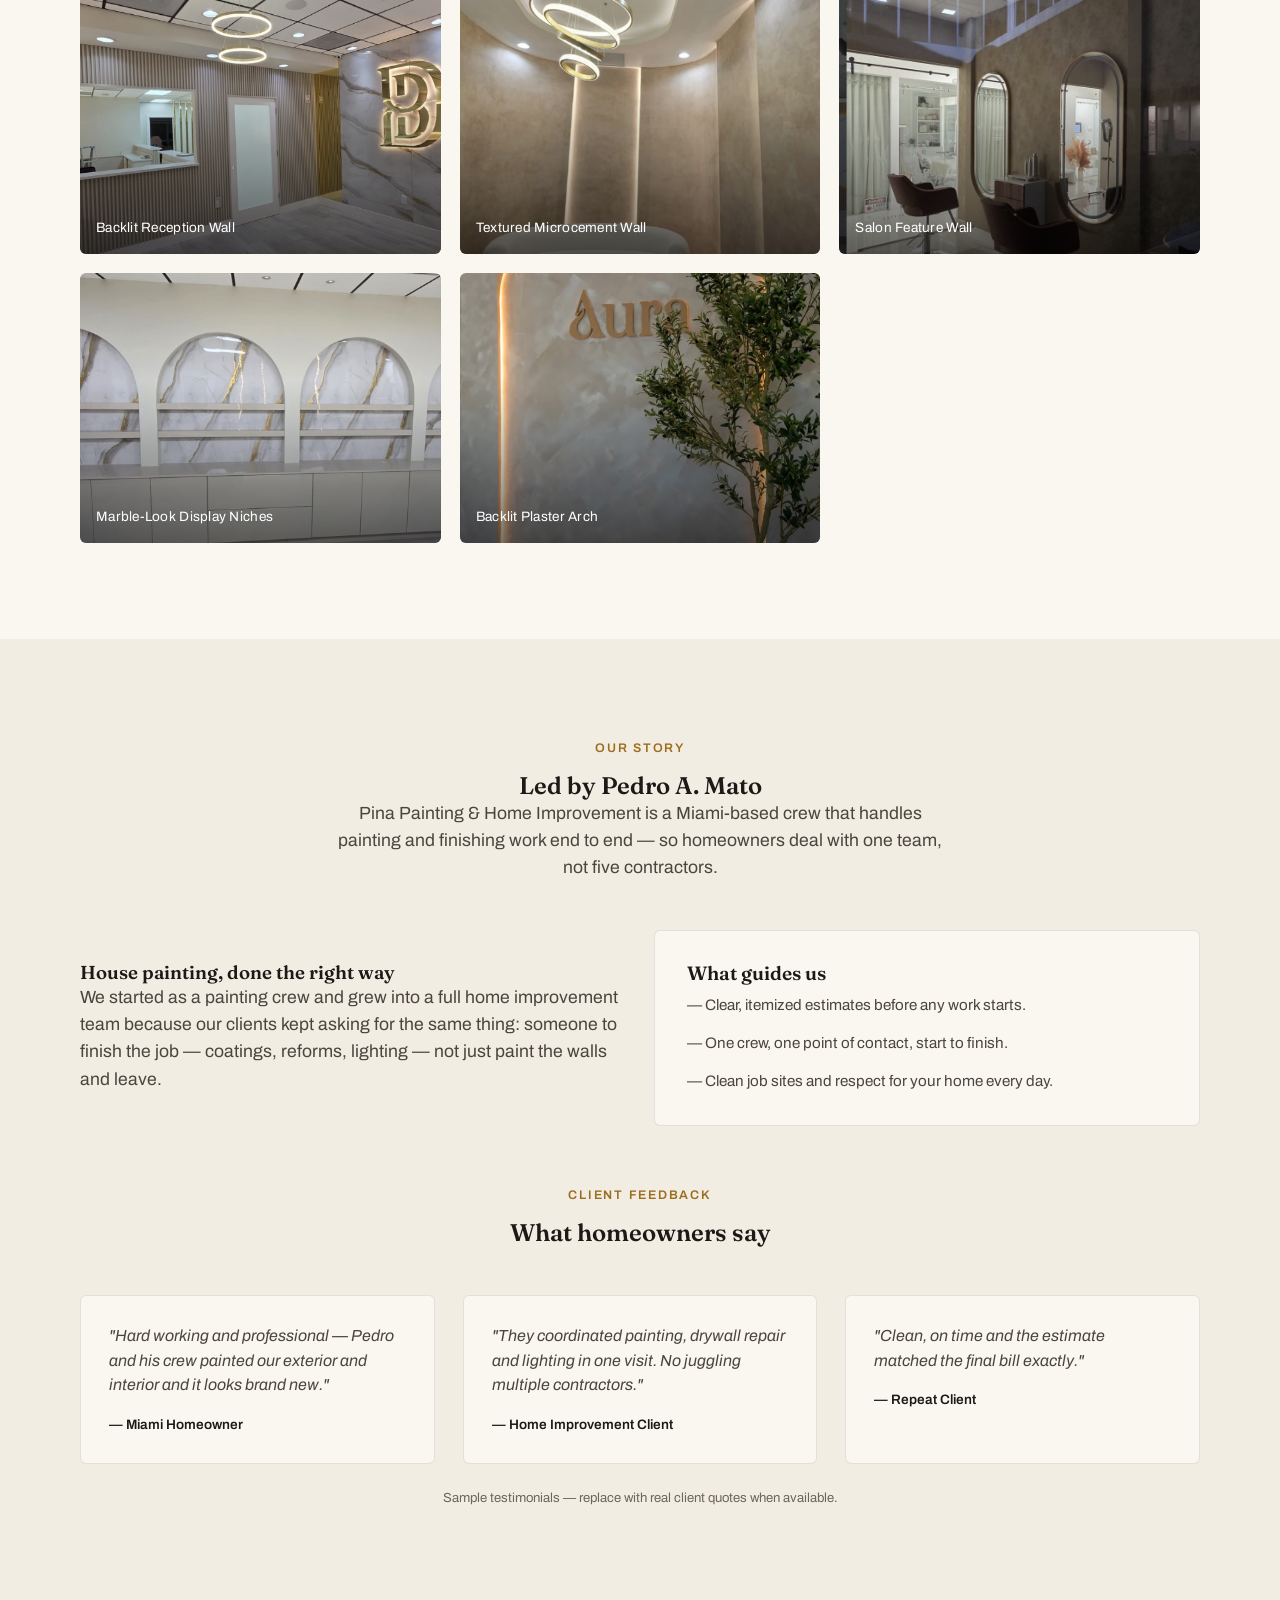
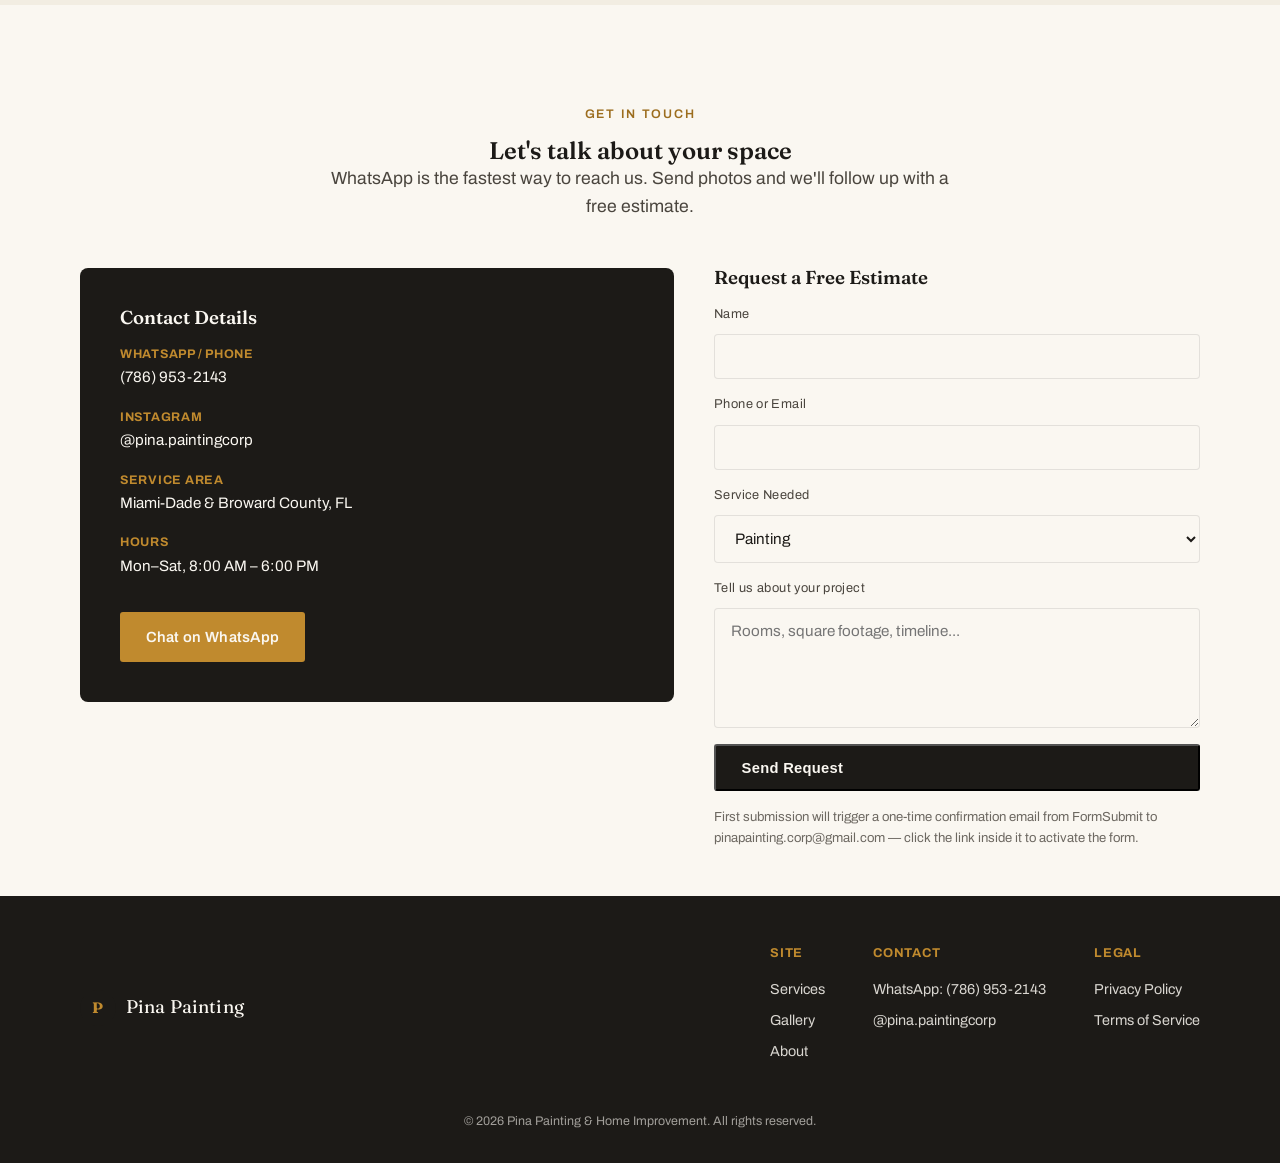
==== commit 969b2921: "Wire contact form to real email via FormSubmit Point the estimate request form at pinapainting.corp@" ====
--- a/index.html
+++ b/index.html
@@ -270,7 +270,10 @@
       <div>
         <h3 style="margin-bottom:1rem;" data-en>Request a Free Estimate</h3>
         <h3 style="margin-bottom:1rem;" data-es>Solicita tu Cotización Gratis</h3>
-        <form class="quote-form" action="https://formsubmit.co/YOUR-EMAIL-HERE" method="POST">
+        <form class="quote-form" action="https://formsubmit.co/pinapainting.corp@gmail.com" method="POST">
+          <input type="hidden" name="_subject" value="New estimate request — Pina Painting website">
+          <input type="hidden" name="_template" value="table">
+          <input type="hidden" name="_captcha" value="false">
           <label data-en>Name</label><label data-es>Nombre</label>
           <input type="text" name="name" required>
 
@@ -291,8 +294,8 @@
 
           <button class="btn btn-primary" type="submit"><span data-en>Send Request</span><span data-es>Enviar Solicitud</span></button>
         </form>
-        <p class="placeholder-note" style="text-align:left;margin-top:1rem;" data-en>Form needs a real email — replace "YOUR-EMAIL-HERE" with your formsubmit.co address, or point it to your preferred form backend.</p>
-        <p class="placeholder-note" style="text-align:left;margin-top:1rem;" data-es>El formulario necesita un correo real — reemplaza "YOUR-EMAIL-HERE" con tu dirección de formsubmit.co, o conéctalo al backend que prefieras.</p>
+        <p class="placeholder-note" style="text-align:left;margin-top:1rem;" data-en>First submission will trigger a one-time confirmation email from FormSubmit to pinapainting.corp@gmail.com — click the link inside it to activate the form.</p>
+        <p class="placeholder-note" style="text-align:left;margin-top:1rem;" data-es>El primer envío disparará un correo de confirmación único de FormSubmit a pinapainting.corp@gmail.com — hay que abrir ese enlace para activar el formulario.</p>
       </div>
     </div>
   </div>
